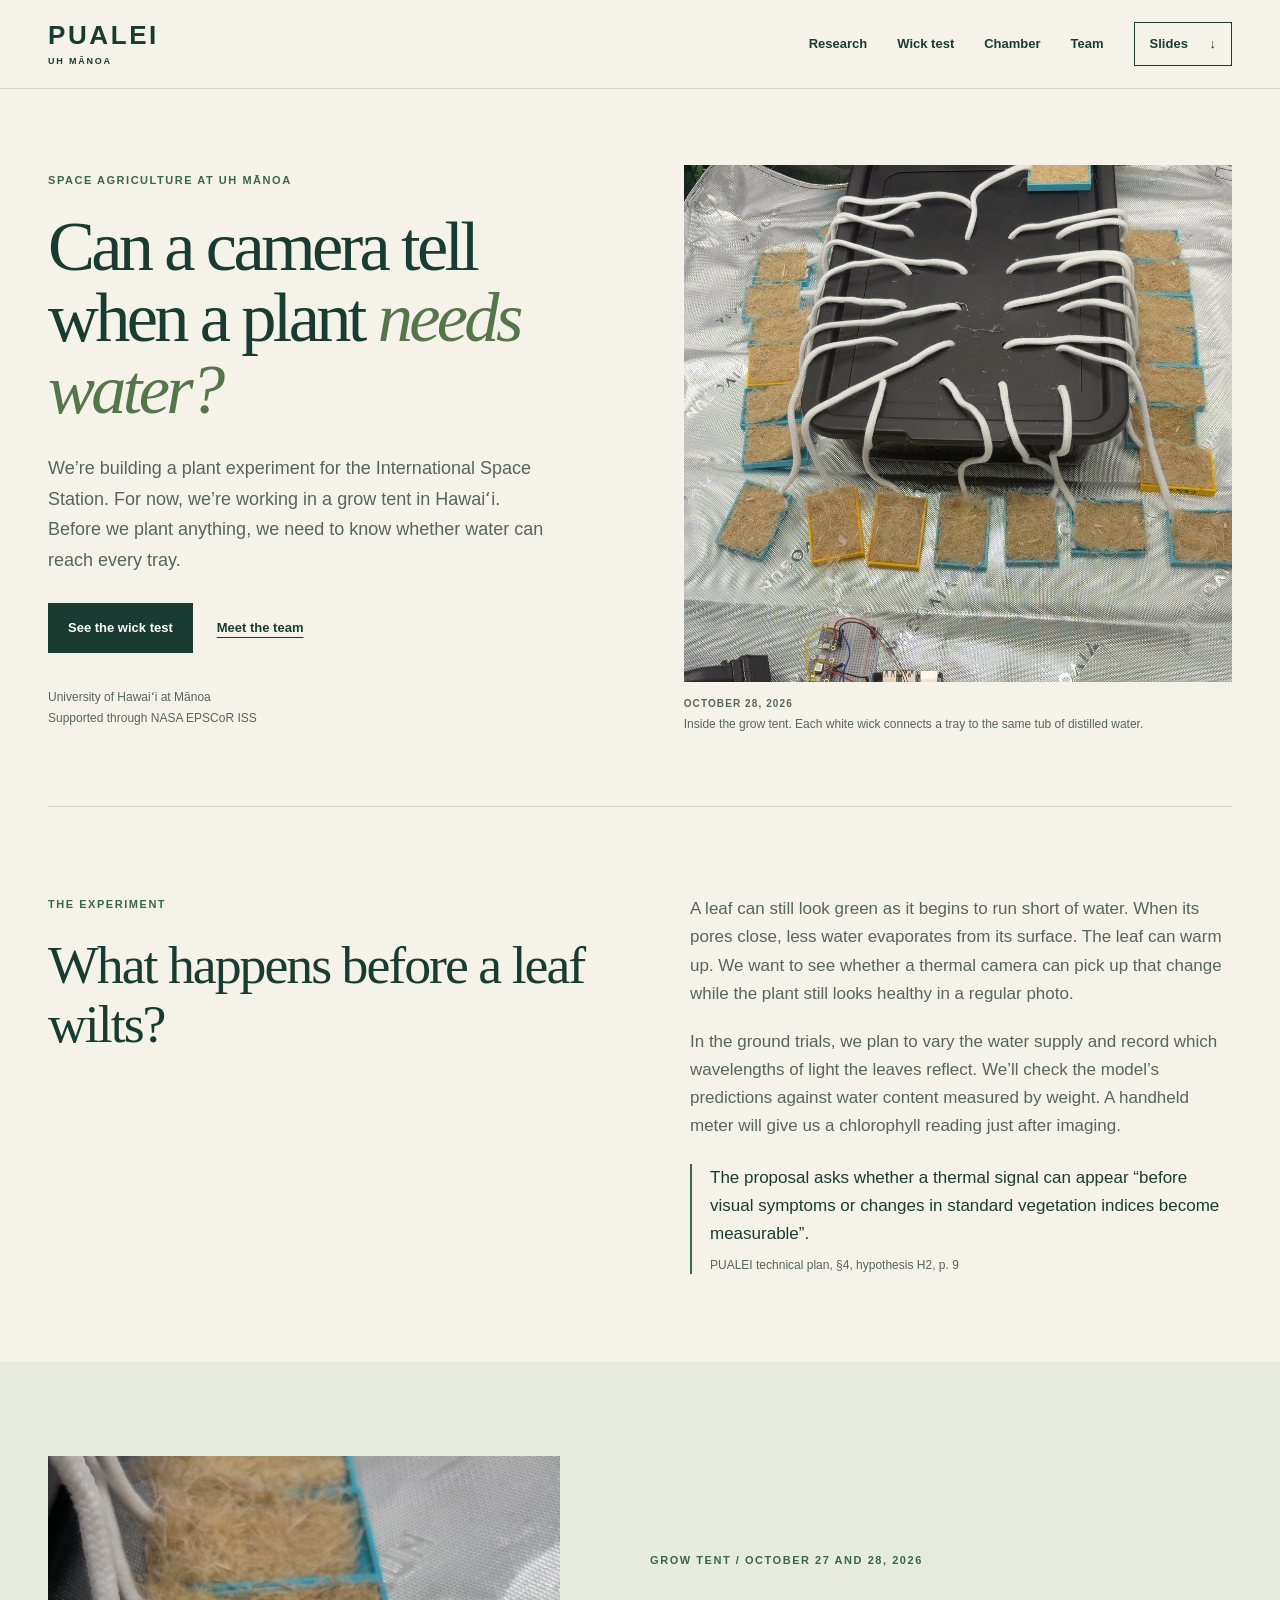
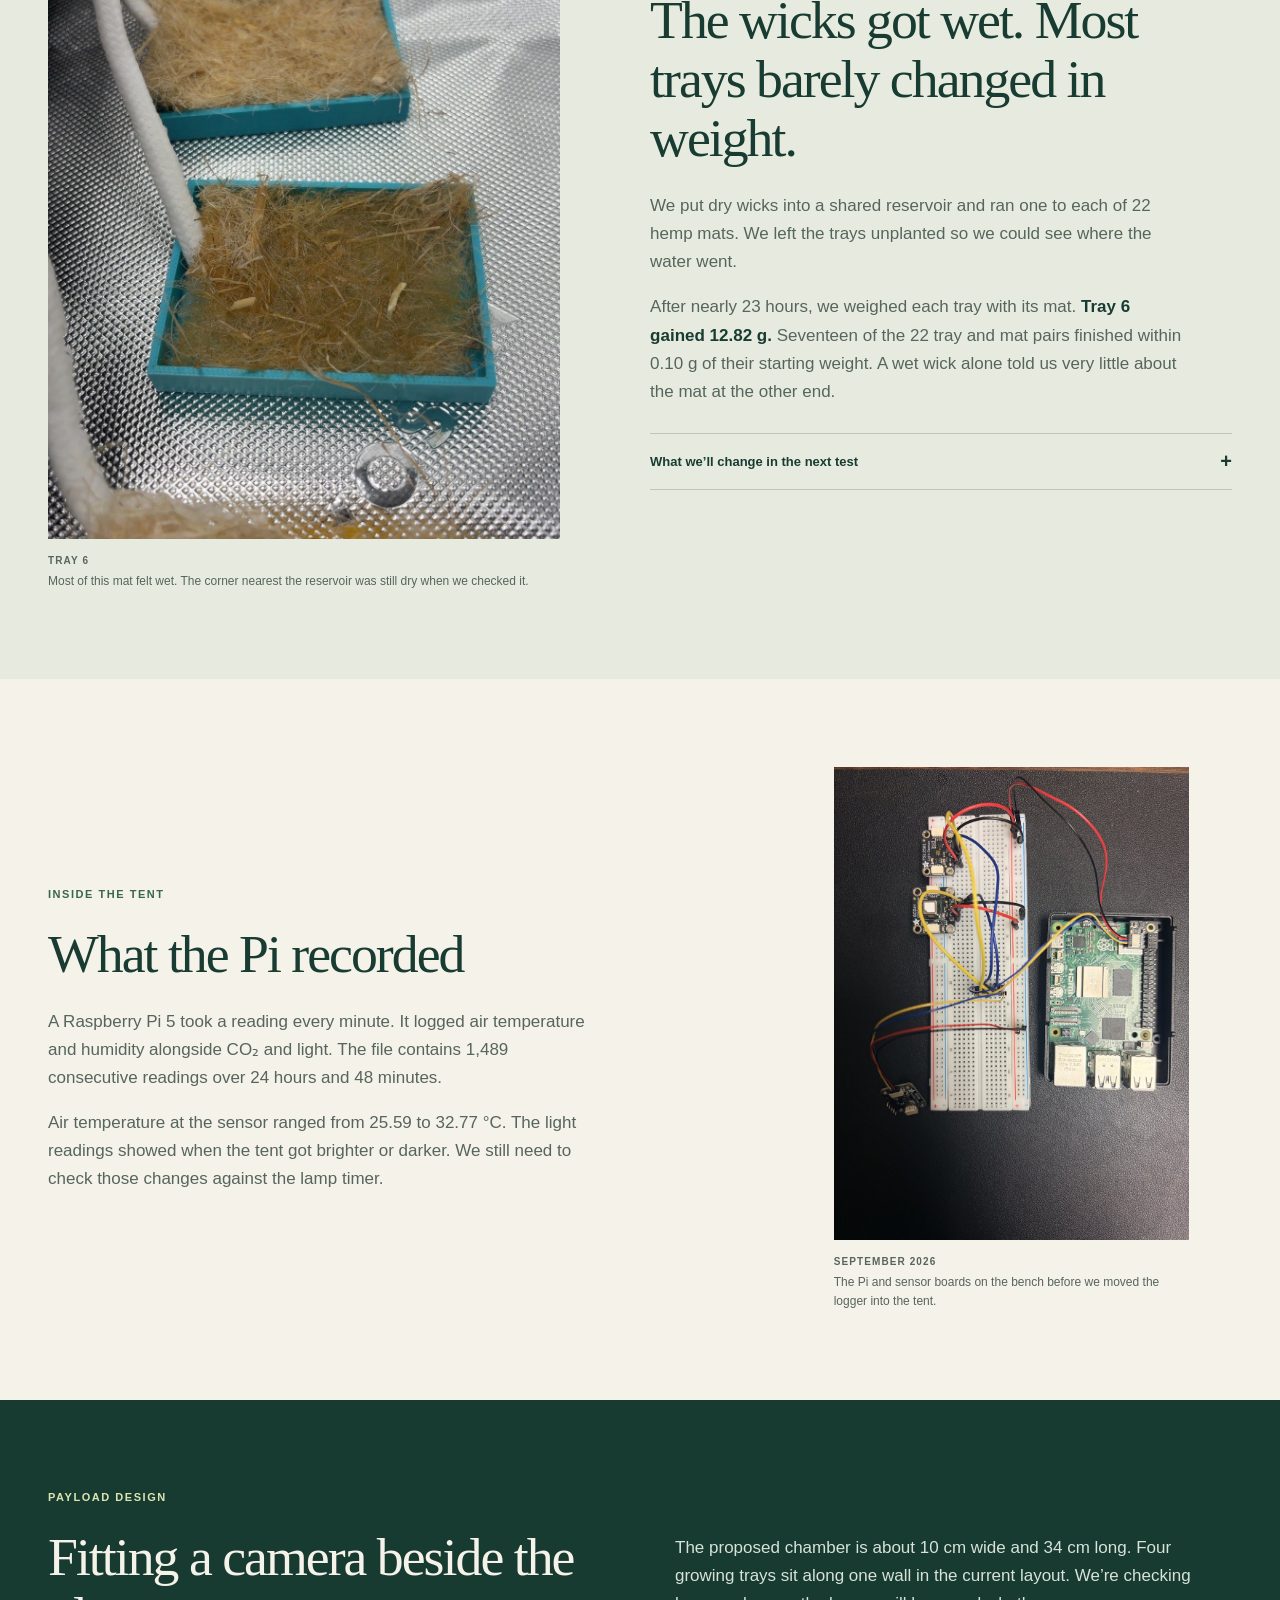
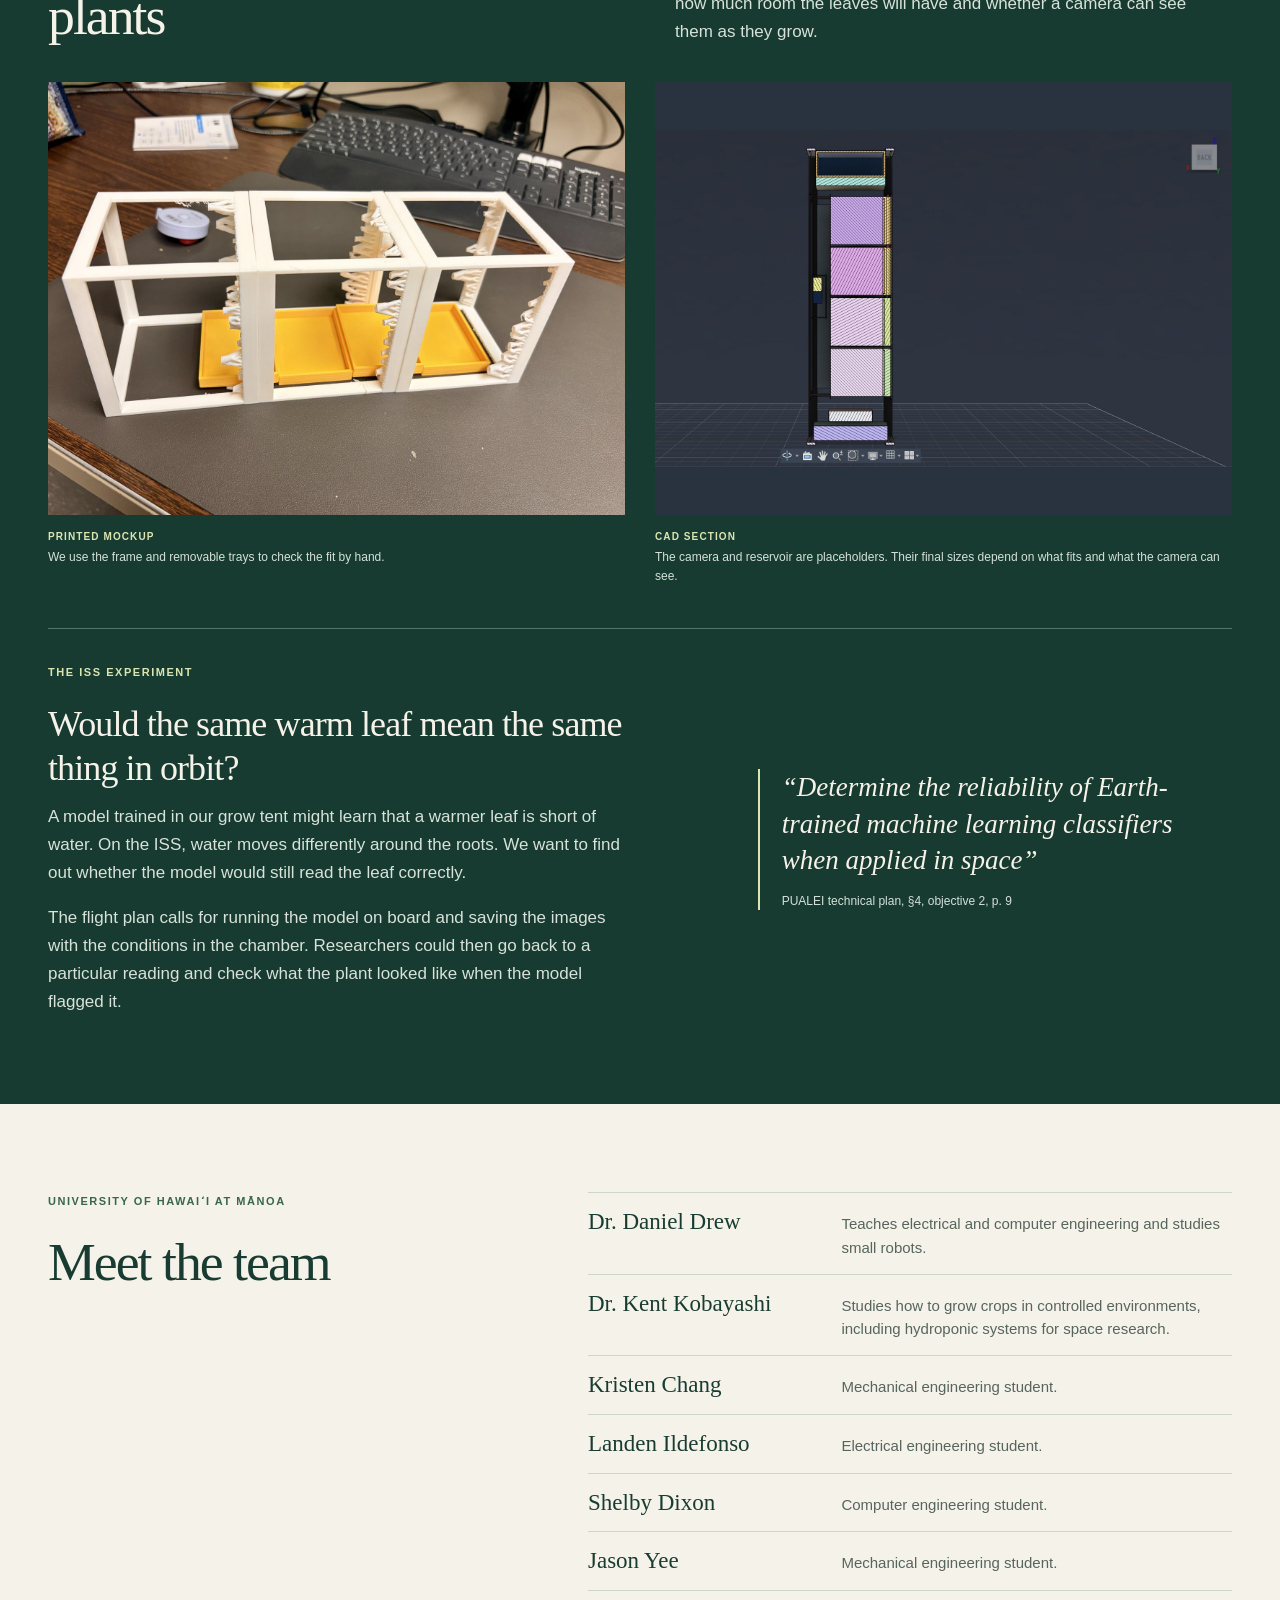
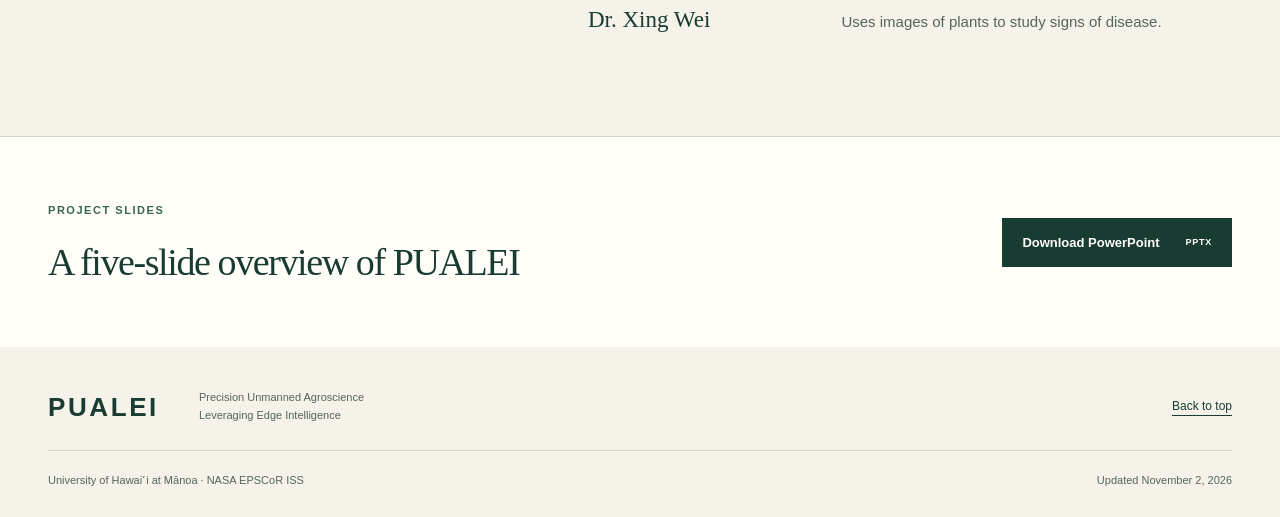
==== pualei/index.html @ cf25d230 "Add files via upload" ====
<!doctype html>
<html lang="en">
<head>
  <meta charset="utf-8">
  <meta name="viewport" content="width=device-width, initial-scale=1">
  <title>PUALEI | Plant water stress at UH Mānoa</title>
  <meta name="description" content="Inside the UH Mānoa grow tent, the PUALEI team is testing how water reaches each tray before planting a crop for its space agriculture experiment.">
  <meta name="theme-color" content="#193c32">
  <link rel="canonical" href="https://shelbydixon.github.io/pualei/">
  <meta property="og:title" content="PUALEI | Can a camera tell when a plant needs water?">
  <meta property="og:description" content="A look inside the UH Mānoa grow tent, with photos and measurements from the first wick test.">
  <meta property="og:type" content="website">
  <meta property="og:url" content="https://shelbydixon.github.io/pualei/">
  <meta property="og:image" content="https://shelbydixon.github.io/pualei/assets/wick-trial.jpg">
  <meta property="og:image:alt" content="White wicks run from a shared reservoir to hemp mats in the grow tent.">
  <meta name="twitter:card" content="summary_large_image">
  <link rel="icon" href="data:,">
  <link rel="stylesheet" href="styles.css">
</head>
<body id="top">
  <a class="skip" href="#main">Skip to content</a>
  <header class="header">
    <nav class="wrap navigation" aria-label="Primary navigation">
      <a class="wordmark" href="#top">PUALEI<span>UH MĀNOA</span></a>
      <div class="nav-links">
        <a href="#research">Research</a><a href="#ground">Wick test</a><a href="#concept">Chamber</a><a href="#team">Team</a><a class="nav-download" href="#overview">Slides <span aria-hidden="true">↓</span></a>
      </div>
    </nav>
  </header>
  <main id="main">
    <section class="hero wrap" aria-labelledby="hero-title">
      <div class="hero-copy">
        <p class="eyebrow">Space agriculture at UH Mānoa</p>
        <h1 id="hero-title">Can a camera tell when a plant <em>needs water?</em></h1>
        <p class="lede">We’re building a plant experiment for the International Space Station. For now, we’re working in a grow tent in Hawaiʻi. Before we plant anything, we need to know whether water can reach every tray.</p>
        <div class="actions"><a class="button" href="#ground">See the wick test</a><a class="quiet-link" href="#team">Meet the team</a></div>
        <p class="support">University of Hawaiʻi at Mānoa<br>Supported through NASA EPSCoR ISS</p>
      </div>
      <figure class="hero-figure">
        <a href="assets/wick-trial.jpg" aria-label="Open the full wick test photo"><img src="assets/wick-trial.jpg" alt="Hemp mats in blue trays surround a black reservoir. White wicks lead from the lid to the mats." width="1080" height="1440" fetchpriority="high"></a>
        <figcaption><span class="fig-id">October 28, 2026</span>Inside the grow tent. Each white wick connects a tray to the same tub of distilled water.</figcaption>
      </figure>
    </section>
    <section class="section wrap research" id="research" aria-labelledby="research-title">
      <div><p class="eyebrow">The experiment</p><h2 id="research-title">What happens before a leaf wilts?</h2></div>
      <div class="research-copy">
        <p>A leaf can still look green as it begins to run short of water. When its pores close, less water evaporates from its surface. The leaf can warm up. We want to see whether a thermal camera can pick up that change while the plant still looks healthy in a regular photo.</p>
        <p>In the ground trials, we plan to vary the water supply and record which wavelengths of light the leaves reflect. We’ll check the model’s predictions against water content measured by weight. A handheld meter will give us a chlorophyll reading just after imaging.</p>
        <aside class="proposal-note" aria-label="Excerpt from the PUALEI proposal">
          <p>The proposal asks whether a thermal signal can appear <q>before visual symptoms or changes in standard vegetation indices become measurable</q>.</p>
          <p class="proposal-credit">PUALEI technical plan, §4, hypothesis H2, p. 9</p>
        </aside>
      </div>
    </section>
    <section class="ground-section" id="ground" aria-labelledby="ground-title">
      <div class="wrap ground-grid">
        <figure class="ground-photo">
          <a href="assets/tray-6.jpg" aria-label="Open the full Tray 6 photo"><img src="assets/tray-6.jpg" alt="Tray 6 in the foreground, with a white wick resting against the hemp mat." width="1080" height="1440" loading="lazy"></a>
          <figcaption><span class="fig-id">Tray 6</span>Most of this mat felt wet. The corner nearest the reservoir was still dry when we checked it.</figcaption>
        </figure>
        <div>
          <p class="eyebrow">Grow tent / October 27 and 28, 2026</p>
          <h2 id="ground-title">The wicks got wet. Most trays barely changed in weight.</h2>
          <p>We put dry wicks into a shared reservoir and ran one to each of 22 hemp mats. We left the trays unplanted so we could see where the water went.</p>
          <p>After nearly 23 hours, we weighed each tray with its mat. <strong>Tray 6 gained 12.82 g.</strong> Seventeen of the 22 tray and mat pairs finished within 0.10 g of their starting weight. A wet wick alone told us very little about the mat at the other end.</p>
          <details><summary>What we’ll change in the next test <span aria-hidden="true">+</span></summary><div class="detail-copy"><p>We’ll wet the mats and wicks before we start. We’ll keep the reservoir at a set height and record where each wick touches its mat. Weighing the wicks separately will tell us how much water they hold when we take the setup apart.</p></div></details>
        </div>
      </div>
    </section>
    <section class="section wrap notebook" aria-labelledby="sensor-title">
      <div><p class="eyebrow">Inside the tent</p><h2 id="sensor-title">What the Pi recorded</h2>
        <p>A Raspberry Pi 5 took a reading every minute. It logged air temperature and humidity alongside CO₂ and light. The file contains 1,489 consecutive readings over 24 hours and 48 minutes.</p>
        <p>Air temperature at the sensor ranged from 25.59 to 32.77 °C. The light readings showed when the tent got brighter or darker. We still need to check those changes against the lamp timer.</p>
      </div>
      <figure class="sensor-photo">
        <a href="assets/pi-bench.jpg" aria-label="Open the Pi bench photo"><img src="assets/pi-bench.jpg" alt="A Raspberry Pi wired to sensor boards on a white breadboard during an early bench test." width="975" height="1300" loading="lazy"></a>
        <figcaption><span class="fig-id">September 2026</span>The Pi and sensor boards on the bench before we moved the logger into the tent.</figcaption>
      </figure>
    </section>
    <section class="concept-section" id="concept" aria-labelledby="concept-title">
      <div class="wrap">
        <div class="chamber-intro"><div><p class="eyebrow">Payload design</p><h2 id="concept-title">Fitting a camera beside the plants</h2></div>
          <p>The proposed chamber is about 10 cm wide and 34 cm long. Four growing trays sit along one wall in the current layout. We’re checking how much room the leaves will have and whether a camera can see them as they grow.</p></div>
        <div class="chamber-photos">
          <figure><a href="assets/enclosure-mockup.jpg" aria-label="Open the printed enclosure photo"><img src="assets/enclosure-mockup.jpg" alt="A white printed frame holds yellow trays on the workbench." width="1600" height="1200" loading="lazy"></a><figcaption><span class="fig-id">Printed mockup</span>We use the frame and removable trays to check the fit by hand.</figcaption></figure>
          <figure><a href="assets/preliminary-cad.jpg" aria-label="Open the preliminary CAD drawing"><img src="assets/preliminary-cad.jpg" alt="Side view of the preliminary chamber layout, with space for four growing trays along one wall." width="1600" height="934" loading="lazy"></a><figcaption><span class="fig-id">CAD section</span>The camera and reservoir are placeholders. Their final sizes depend on what fits and what the camera can see.</figcaption></figure>
        </div>
        <div class="flight-question">
          <div><p class="eyebrow">The ISS experiment</p><h3>Would the same warm leaf mean the same thing in orbit?</h3>
            <p>A model trained in our grow tent might learn that a warmer leaf is short of water. On the ISS, water moves differently around the roots. We want to find out whether the model would still read the leaf correctly.</p>
            <p>The flight plan calls for running the model on board and saving the images with the conditions in the chamber. Researchers could then go back to a particular reading and check what the plant looked like when the model flagged it.</p>
          </div>
          <figure class="proposal-quote">
            <blockquote>“Determine the reliability of Earth-trained machine learning classifiers when applied in space”</blockquote>
            <figcaption>PUALEI technical plan, §4, objective 2, p. 9</figcaption>
          </figure>
        </div>
      </div>
    </section>
    <section class="section wrap team-section" id="team" aria-labelledby="team-title">
      <div class="team-intro"><p class="eyebrow">University of Hawaiʻi at Mānoa</p><h2 id="team-title">Meet the team</h2></div>
      <dl class="roster">
        <div><dt>Dr. Daniel Drew</dt><dd>Teaches electrical and computer engineering and studies small robots.</dd></div>
        <div><dt>Dr. Kent Kobayashi</dt><dd>Studies how to grow crops in controlled environments, including hydroponic systems for space research.</dd></div>
        <div><dt>Kristen Chang</dt><dd>Mechanical engineering student.</dd></div>
        <div><dt>Landen Ildefonso</dt><dd>Electrical engineering student.</dd></div>
        <div><dt>Shelby Dixon</dt><dd>Computer engineering student.</dd></div>
        <div><dt>Jason Yee</dt><dd>Mechanical engineering student.</dd></div>
        <div><dt>Dr. Xing Wei</dt><dd>Uses images of plants to study signs of disease.</dd></div>
      </dl>
    </section>
    <section class="overview-section" id="overview" aria-labelledby="overview-title"><div class="wrap slides-row">
      <div><p class="eyebrow">Project slides</p><h2 id="overview-title">A five-slide overview of PUALEI</h2></div>
      <a class="button" href="assets/PUALEI_Project_Overview.pptx" download="PUALEI_Project_Overview.pptx">Download PowerPoint <span class="file-type">PPTX</span></a>
    </div></section>
  </main>
  <footer class="footer"><div class="wrap footer-top"><a class="wordmark" href="#top">PUALEI</a><p>Precision Unmanned Agroscience<br>Leveraging Edge Intelligence</p><a href="#top">Back to top</a></div>
    <div class="wrap footer-bottom"><p>University of Hawaiʻi at Mānoa · NASA EPSCoR ISS</p><span>Updated <time datetime="2026-11-02">November 2, 2026</time></span></div>
  </footer>
</body>
</html>
---- pualei/styles.css ----
:root{--paper:#f5f2e9;--white:#fffef9;--ink:#193c32;--muted:#56655d;--line:#d0d5c9;--green:#38674b;--lime:#dbe5b2;--dark:#183b31;--max:1200px}
*{box-sizing:border-box}html{scroll-behavior:smooth;scroll-padding-top:95px}body{margin:0;background:var(--paper);color:var(--ink);font-family:Arial,Helvetica,sans-serif;font-size:17px;line-height:1.65}a{color:inherit;text-underline-offset:5px}a:hover{color:var(--green)}:focus-visible{outline:3px solid #ad7c19;outline-offset:5px}::selection{background:var(--lime);color:var(--ink)}.wrap{width:min(calc(100% - 96px),var(--max));margin-inline:auto}.skip{position:absolute;top:-100px;left:20px;z-index:20;background:var(--white);padding:15px}.skip:focus{top:10px}.header{background:var(--paper);border-bottom:1px solid var(--line);position:sticky;top:0;z-index:10}.navigation{min-height:88px;display:flex;justify-content:space-between;align-items:center;gap:28px}.wordmark{font-weight:800;letter-spacing:.1em;font-size:26px;text-decoration:none;line-height:1.1}.wordmark span{display:block;font-size:9px;letter-spacing:.2em;margin-top:7px}.nav-links{display:flex;align-items:center;gap:30px;font-size:13px;font-weight:600}.nav-links a{text-decoration:none}.nav-links a:hover{text-decoration:underline}.nav-download{border:1px solid var(--ink);padding:10px 15px}.nav-download span{margin-left:18px}.hero{display:grid;grid-template-columns:1.05fr 1fr;gap:60px;align-items:center;padding-top:76px;padding-bottom:72px}.eyebrow{font-size:11px;font-weight:700;letter-spacing:.14em;text-transform:uppercase;margin:0 0 22px;color:var(--green)}h1,h2,h3,p{margin-top:0}h1,h2,h3{font-family:Georgia,'Times New Roman',serif;font-weight:400}h1{font-size:clamp(52px,5.5vw,76px);line-height:1.02;letter-spacing:-.052em;margin-bottom:27px}h1 em{font-weight:400;color:#56754b}h2{font-size:clamp(38px,4.2vw,55px);line-height:1.1;letter-spacing:-.037em;margin-bottom:24px}h3{font-size:25px;line-height:1.22;letter-spacing:-.025em;margin-bottom:12px}.lede{max-width:510px;font-size:18px;line-height:1.7;color:var(--muted)}.actions{display:flex;align-items:center;gap:24px;flex-wrap:wrap;margin-top:28px}.button{background:var(--ink);color:var(--white);padding:14px 20px;min-height:48px;font-size:13px;text-decoration:none;font-weight:700;display:inline-flex;align-items:center;gap:26px}.button:hover{background:var(--green);color:white}.quiet-link{font-size:13px;font-weight:600}.support{font-size:12px;color:var(--muted);line-height:1.75;margin:34px 0 0}figure{margin:0}.hero-figure{position:relative}.hero-figure img{display:block;width:100%;height:auto;aspect-ratio:1/1.04;object-fit:cover;object-position:52% 50%}.photo-label{font-size:10px;letter-spacing:.12em;text-transform:uppercase;position:absolute;top:20px;left:20px;padding:7px 12px;background:var(--paper);color:var(--ink)}figcaption{font-size:12px;line-height:1.6;margin-top:14px;color:var(--muted)}figcaption strong{font-weight:600}.status-strip{border-block:1px solid var(--line)}.status-inner{display:flex;justify-content:space-between;gap:20px;padding-block:17px;font-size:11px;letter-spacing:.025em}.status-inner i{display:inline-block;width:7px;height:7px;border-radius:50%;background:var(--green);margin-right:9px}.status-inner time{margin-left:20px;color:var(--muted)}.section{padding-block:88px}.research{display:grid;grid-template-columns:1fr 1fr;column-gap:100px}.research-copy{padding-top:38px;color:var(--muted)}.research-copy p{margin-bottom:20px}.research-pair{grid-column:1/-1;display:grid;grid-template-columns:1fr 1fr;gap:80px;border-top:1px solid var(--line);margin-top:24px;padding-top:32px}.research-pair article{position:relative;padding-left:50px}.small-number{position:absolute;left:0;top:1px;font-size:13px;color:var(--green);font-family:Georgia,serif}.research-pair p{font-size:15px;color:var(--muted);max-width:440px;margin:0}.research-note{grid-column:1/-1;font-size:12px;color:var(--muted);margin:32px 0 0;padding-top:20px;border-top:1px solid var(--line)}.ground-section{background:#e7ebdf;padding-block:88px}.ground-grid{display:grid;grid-template-columns:.88fr 1fr;gap:90px;align-items:start}.ground-photo img{width:100%;height:auto;display:block;aspect-ratio:3/4;object-fit:cover}.ground-photo{padding-top:6px}.section-lede{font-size:18px;color:var(--muted);max-width:520px}.work-list{margin-top:30px}.work-list article{border-top:1px solid #bdc7b5;padding:23px 0 18px}.work-status{font-size:10px;font-weight:700;text-transform:uppercase;letter-spacing:.09em;margin-bottom:7px;color:var(--green)}.work-list h3{font-size:23px;margin-bottom:8px}.work-list p:not(.work-status){font-size:14px;color:var(--muted);margin-bottom:0}details{border-block:1px solid #bdc7b5}summary{cursor:pointer;font-size:13px;font-weight:600;padding:17px 0;list-style:none;display:flex;justify-content:space-between;gap:12px}summary::-webkit-details-marker{display:none}summary span{font-size:20px;line-height:1}details[open] summary span{transform:rotate(45deg)}.detail-copy{font-size:14px;color:var(--muted);padding:0 0 8px}.concept-section{padding-block:88px;background:var(--dark);color:var(--paper)}.concept-grid{display:grid;grid-template-columns:1fr .95fr;gap:80px;align-items:center}.concept-section .eyebrow{color:var(--lime)}.concept-section .section-lede{color:#c7d3c9}.concept-facts{margin:28px 0 0}.concept-facts>div{border-top:1px solid #547266;padding:16px 0;display:grid;grid-template-columns:130px 1fr;gap:20px}.concept-facts dt{font-size:11px;color:#c7d3c9}.concept-facts dd{margin:0;font-size:14px}.cad-figure{padding:24px 24px 20px;background:#294338}.cad-figure a{display:block;background:#2c3441}.cad-figure img{display:block;width:100%;height:auto;aspect-ratio:.95;object-fit:cover;object-position:27% 50%}.cad-figure figcaption{color:#d0dbd1;font-size:12px}.team-section{display:grid;grid-template-columns:.8fr 1fr;gap:100px}.team-intro p:last-child{color:var(--muted);max-width:370px}.team-list{display:grid;grid-template-columns:1fr 1fr;gap:32px 35px}.team-list>div{border-top:1px solid var(--line);padding-top:20px}.role{color:var(--green);font-size:10px;font-weight:700;letter-spacing:.08em;text-transform:uppercase;margin:0 0 12px}.team-list h3{font-size:24px}.team-list p:last-child:not(.role){color:var(--muted);font-size:13px;line-height:1.6}.overview-section{border-top:1px solid var(--line);background:var(--white);padding-block:64px}.overview-grid{display:grid;grid-template-columns:1.1fr .7fr;gap:110px;align-items:center}.overview-grid h2{font-size:42px;max-width:520px}.overview-grid>div>p:not(.eyebrow){font-size:15px;color:var(--muted);max-width:460px}.file-type{font-size:9px;letter-spacing:.08em}.quiet-link .file-type{margin-left:8px}.contact{border-left:1px solid var(--line);padding-left:40px}.contact>a{font-size:19px;font-family:Georgia,serif}.contact .contact-name{font-size:11px!important;margin-top:14px}.footer{padding:42px 0 28px}.footer-top{display:flex;gap:40px;align-items:center;justify-content:space-between;padding-bottom:25px;border-bottom:1px solid var(--line)}.footer-top p{font-size:11px;line-height:1.6;margin:0 auto 0 0;color:var(--muted)}.footer-top>a:last-child{font-size:12px}.footer-bottom{display:flex;justify-content:space-between;gap:30px;padding-top:20px;font-size:11px;color:var(--muted)}.footer-bottom p{margin:0}.footer-bottom a{align-self:start}
@media(min-width:1450px){.hero{gap:70px}.hero-figure img{aspect-ratio:1.08}}
@media(max-width:1050px){.wrap{width:calc(100% - 64px)}.hero{gap:32px}.hero h1{font-size:57px}.research{column-gap:50px}.ground-grid,.concept-grid{gap:48px}.team-section,.overview-grid{gap:60px}.actions{gap:17px}.hero-figure img{aspect-ratio:.85}.nav-links{gap:20px}}
@media(max-width:760px){html{scroll-padding-top:120px}.wrap{width:calc(100% - 40px)}.navigation{min-height:98px;gap:12px;align-items:center;flex-wrap:wrap;padding-block:15px}.wordmark{font-size:23px}.wordmark span{font-size:8px}.nav-links{gap:19px;font-size:11px}.nav-download{padding:7px 10px}.nav-download span{margin-left:6px}.hero{grid-template-columns:1fr;padding-top:42px;padding-bottom:38px;gap:34px}.hero h1{font-size:clamp(49px,9.8vw,68px);max-width:620px}.hero .lede{max-width:600px;font-size:17px}.support{margin-top:24px}.hero-figure img{aspect-ratio:4/3}.photo-label{top:14px;left:14px}.status-inner{flex-direction:column;gap:5px;padding-block:13px}.status-inner time{margin-left:12px}.section,.ground-section,.concept-section{padding-block:55px}.research,.ground-grid,.concept-grid,.team-section,.overview-grid{grid-template-columns:1fr;gap:30px}.research-copy{padding-top:0}.research-pair{gap:24px;margin-top:0}.research-pair article{padding-left:0}.small-number{position:static;display:block;margin-bottom:13px}.research-pair h3{font-size:23px}.research-note{margin-top:0}.ground-photo{order:2;max-width:500px}.ground-photo img{aspect-ratio:4/4.6;object-position:50% 70%}.concept-copy{order:0}.cad-figure{padding:18px}.cad-figure img{aspect-ratio:1.2;object-fit:cover;object-position:30% 50%}.team-intro p:last-child{max-width:520px}.team-list{gap:25px}.team-list h3{font-size:22px}.overview-section{padding-block:50px}.overview-grid h2{font-size:36px}.contact{border-left:0;border-top:1px solid var(--line);padding:25px 0 0}.footer-top{gap:20px;flex-wrap:wrap}.footer-top p{font-size:10px}.footer-top>a:last-child{width:100%;margin-top:4px}.footer-bottom{flex-direction:column;gap:14px}}
@media(max-width:420px){.navigation{align-items:flex-start}.nav-links{width:100%;justify-content:space-between;gap:8px;margin-top:7px}.header{position:relative}html{scroll-padding-top:20px}.hero h1{font-size:49px}.research-pair{grid-template-columns:1fr;gap:28px}.team-list{grid-template-columns:1fr}.concept-facts>div{grid-template-columns:105px 1fr;gap:14px}.actions{gap:20px}.button{padding:13px 17px}}
@media(prefers-reduced-motion:reduce){html{scroll-behavior:auto}}
@media print{.header,.actions,.footer,.overview-section{display:none}body{background:white;color:black}.wrap{width:100%}.hero,.section,.ground-section,.concept-section{padding:25px 0}.concept-section{background:white;color:black}.concept-section .section-lede,.concept-section .eyebrow{color:#333}.concept-facts dt{color:#333}.cad-figure{background:white}.cad-figure figcaption{color:#333}figure,article{break-inside:avoid}}

/* Field notes, photographs and project credits. */
.hero-figure img { aspect-ratio: 1.06; object-position: 50% 40%; }
.hero-figure a, .ground-photo a, .sensor-photo a, .chamber-photos a { display: block; }
.fig-id { display: block; margin-bottom: 3px; font-size: 10px; font-weight: 700; letter-spacing: .11em; text-transform: uppercase; }
.research { border-top: 1px solid var(--line); align-items: start; }
.research-copy { padding-top: 0; }
.research-copy p:last-child, .notebook p:last-of-type { margin-bottom: 0; }
.proposal-note { border-left: 2px solid var(--green); padding-left: 18px; margin-top: 24px; }
.proposal-note p:first-child { color: var(--ink); margin-bottom: 8px; }
.proposal-credit, .proposal-quote figcaption { font-size: 12px; line-height: 1.5; }
.flight-question { border-top: 1px solid #547266; padding-top: 34px; margin-top: 42px; display: grid; grid-template-columns: 1.15fr .85fr; gap: 68px; align-items: center; }
.flight-question h3 { font-size: clamp(27px, 3vw, 36px); }
.flight-question > div > p:not(.eyebrow) { color: #d7e2d9; max-width: 61ch; }
.flight-question > div > p:last-child { margin-bottom: 0; }
.proposal-quote { border-left: 2px solid var(--lime); padding-left: 22px; }
.proposal-quote blockquote { margin: 0; font: italic 27px/1.35 Georgia, serif; }
.proposal-quote figcaption { color: #d4e1d8; }
.ground-grid { align-items: center; }
.ground-grid > div > p:not(.eyebrow), .notebook > div > p:not(.eyebrow) { max-width: 57ch; color: var(--muted); }
.ground-grid strong { color: var(--ink); }
.ground-grid details { margin-top: 27px; }
.notebook { display: grid; grid-template-columns: 1.2fr .8fr; gap: 80px; align-items: center; }
.sensor-photo { width: 100%; max-width: 355px; justify-self: center; }
.sensor-photo img { display: block; width: 100%; height: auto; }
.chamber-intro { display: grid; grid-template-columns: 1fr 1fr; gap: 70px; align-items: end; }
.chamber-intro h2 { margin-bottom: 0; }
.chamber-intro > p { margin-bottom: 0; color: #d7e2d9; max-width: 57ch; }
.chamber-photos { display: grid; grid-template-columns: 1fr 1fr; gap: 30px; margin-top: 36px; }
.chamber-photos img { display: block; width: 100%; height: auto; aspect-ratio: 4/3; object-fit: contain; background: #29323f; }
.chamber-photos figcaption { color: #d4e1d8; }
.chamber-photos .fig-id { color: var(--lime); }
.team-section { grid-template-columns: .85fr 1.15fr; gap: 64px; }
.roster { margin: 0; }
.roster > div { display: grid; grid-template-columns: minmax(135px, .74fr) 1.26fr; gap: 24px; align-items: baseline; padding: 15px 0; border-top: 1px solid var(--line); }
.roster dt { font: 400 23px/1.2 Georgia, serif; }
.roster dd { margin: 0; font-size: 15px; line-height: 1.55; color: var(--muted); }
.slides-row { display: flex; gap: 32px; align-items: center; justify-content: space-between; }
.slides-row h2 { font-size: 38px; margin: 0; }
@media(max-width:760px){
  .flight-question { grid-template-columns: 1fr; gap: 24px; }
  .hero-figure img { aspect-ratio: 4/4.3; }
  .notebook, .team-section, .chamber-intro, .chamber-photos { grid-template-columns: 1fr; gap: 24px; }
  .ground-photo { max-width: 455px; }
  .sensor-photo { justify-self: start; }
  .chamber-photos { gap: 32px; }
  .chamber-photos img { max-height: 400px; }
  .slides-row { flex-direction: column; align-items: flex-start; }
  .roster > div { grid-template-columns: minmax(100px, .75fr) 1.25fr; gap: 15px; }
  .roster dt { font-size: 20px; }
}
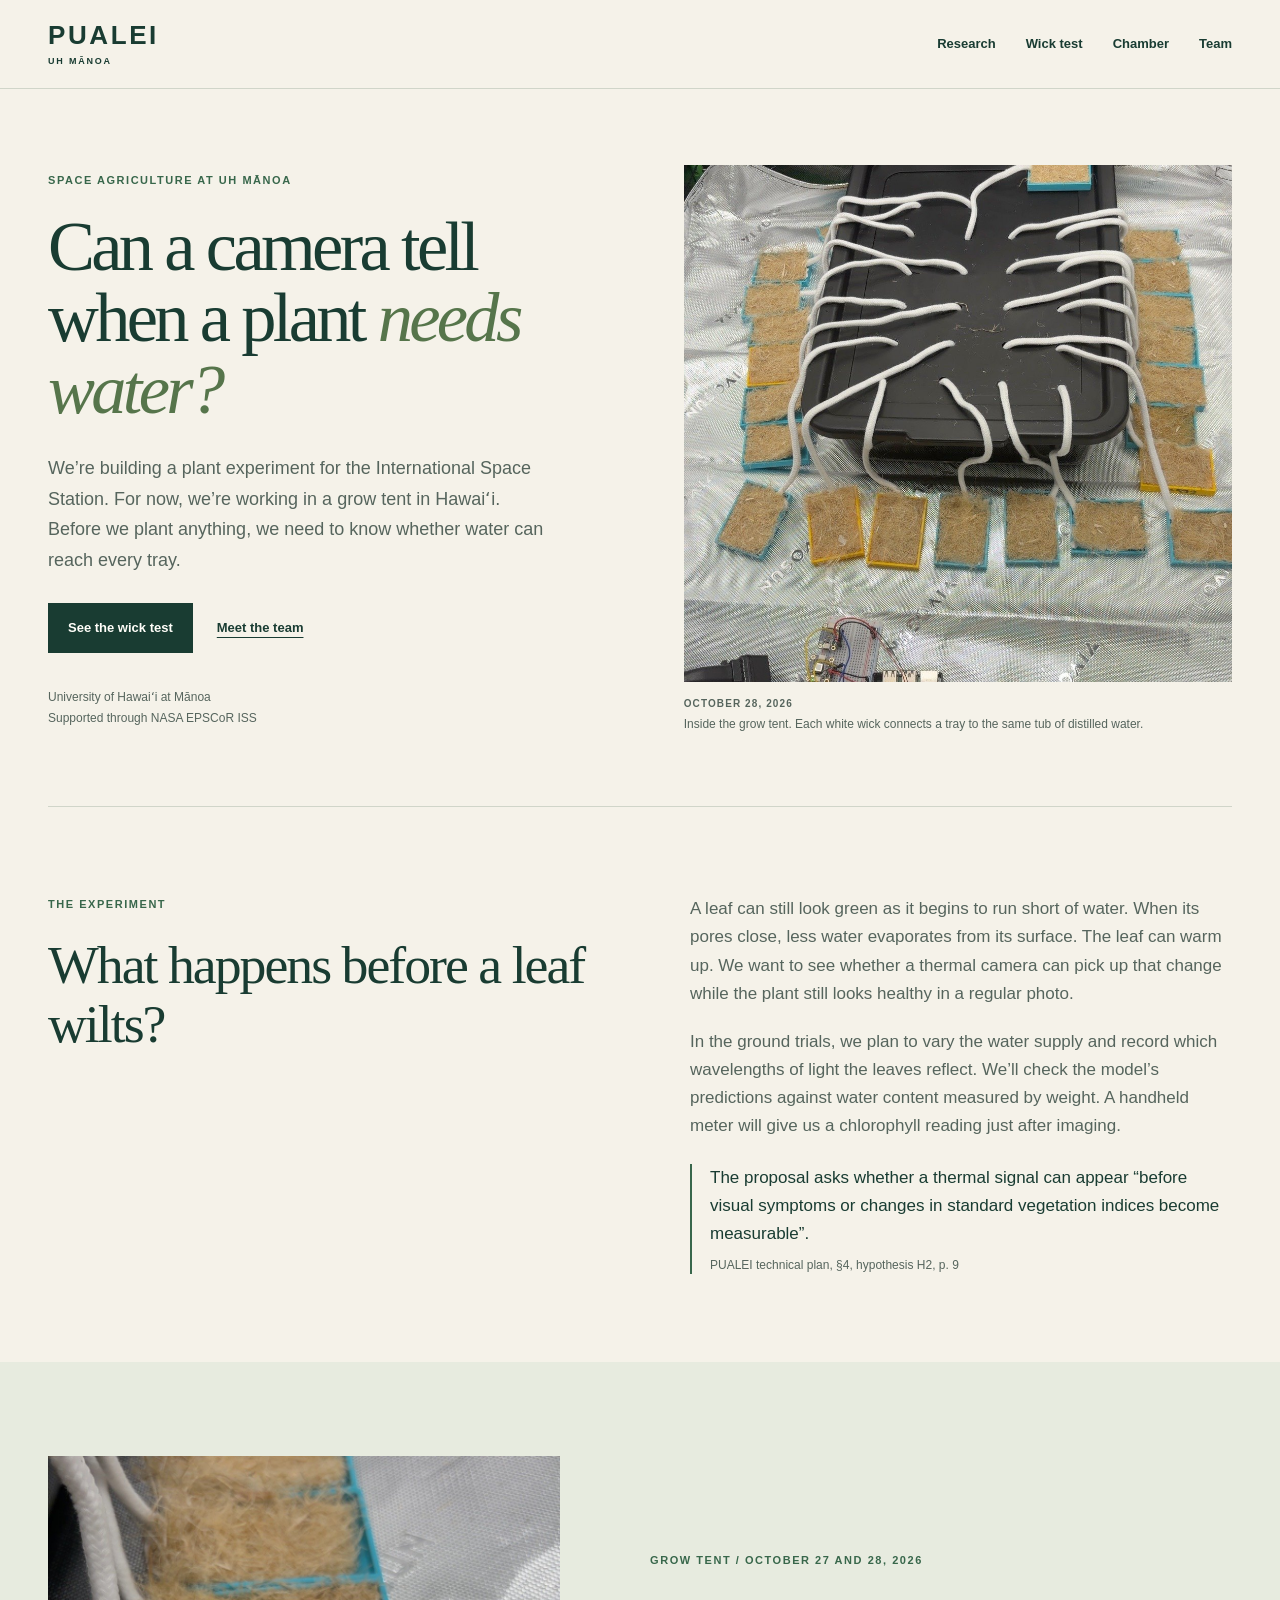
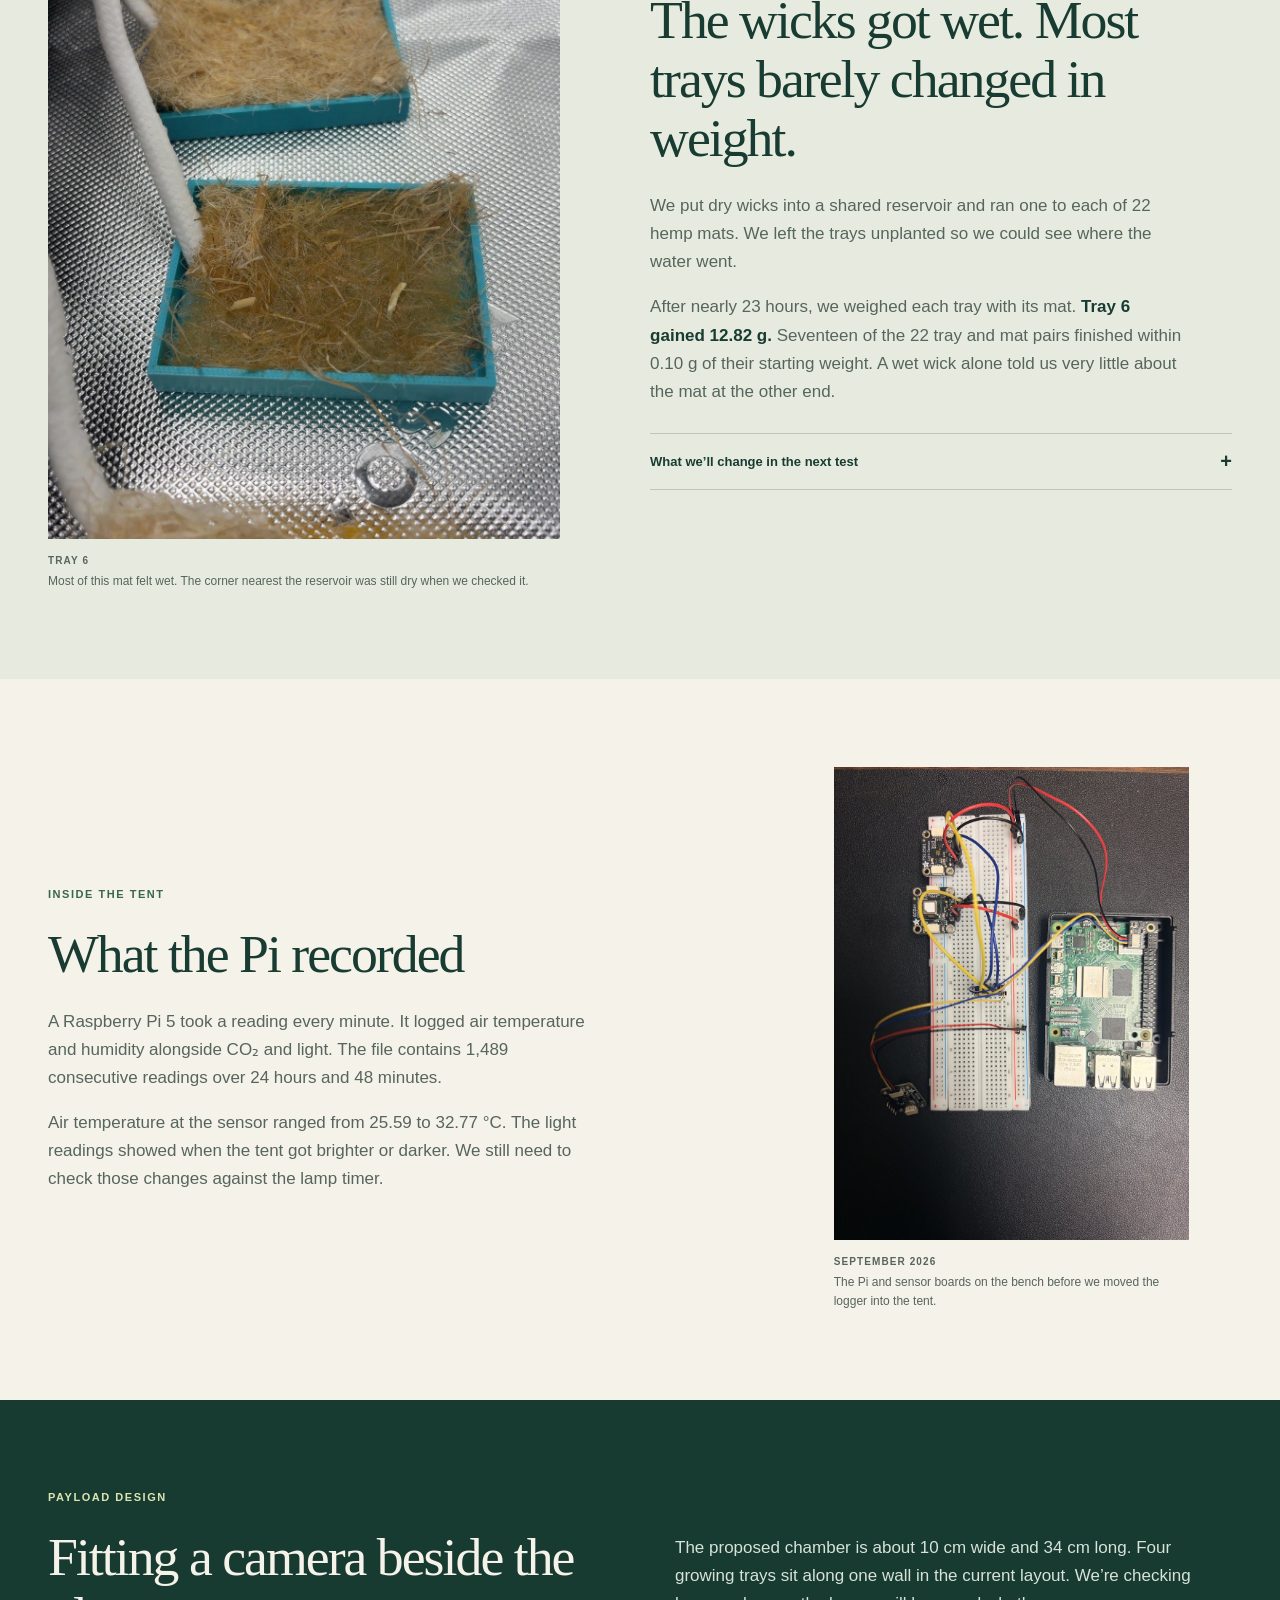
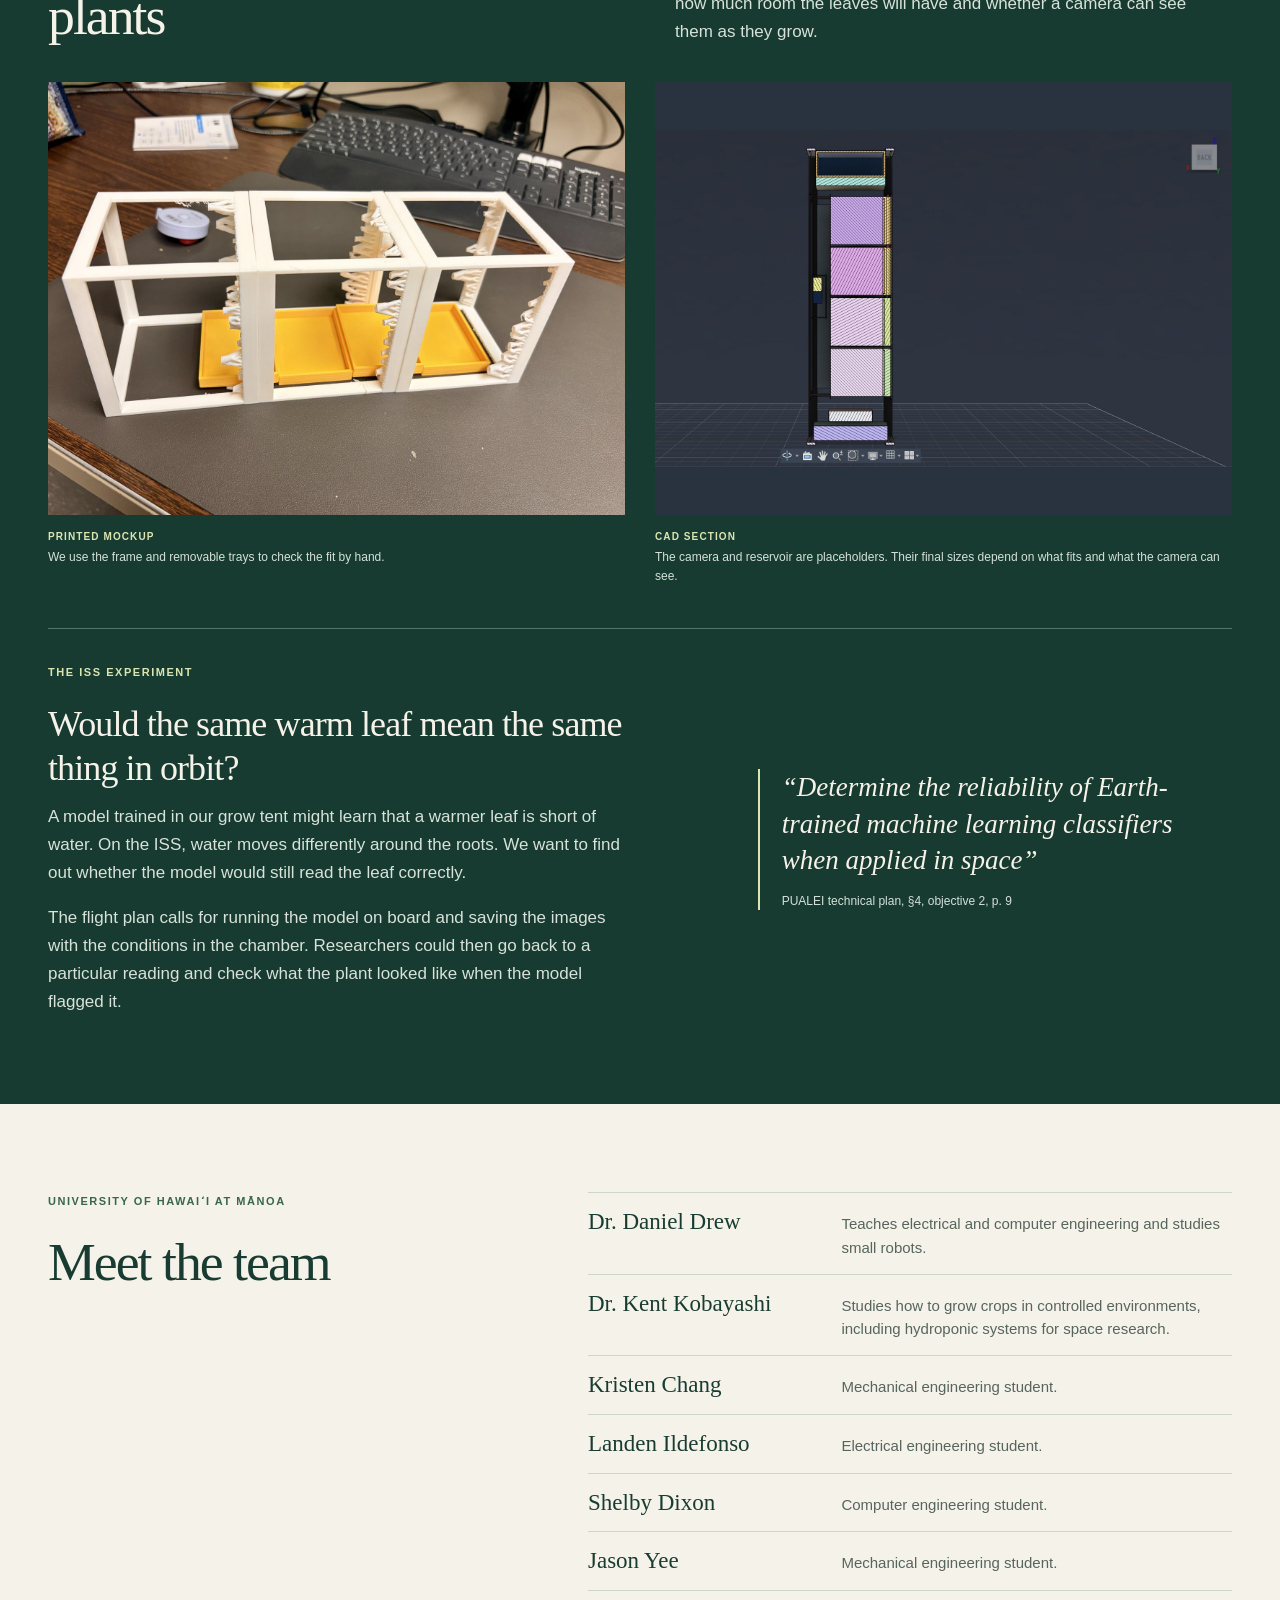
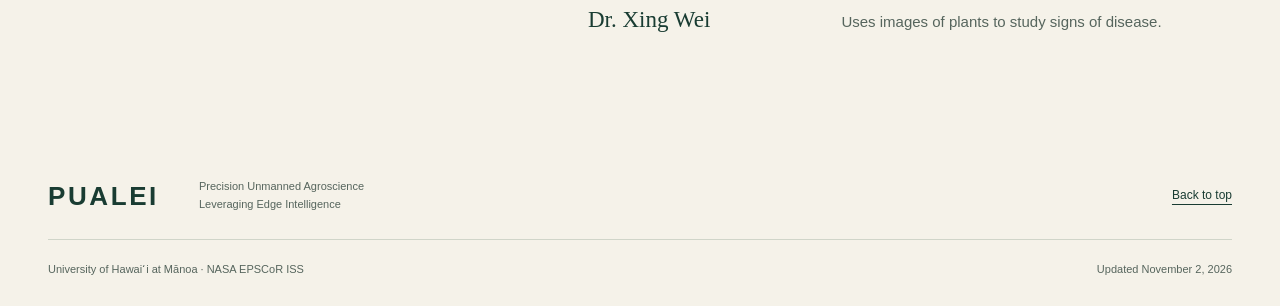
==== commit 736effcd: "Add files via upload" ====
--- a/pualei/index.html
+++ b/pualei/index.html
@@ -23,7 +23,7 @@
     <nav class="wrap navigation" aria-label="Primary navigation">
       <a class="wordmark" href="#top">PUALEI<span>UH MĀNOA</span></a>
       <div class="nav-links">
-        <a href="#research">Research</a><a href="#ground">Wick test</a><a href="#concept">Chamber</a><a href="#team">Team</a><a class="nav-download" href="#overview">Slides <span aria-hidden="true">↓</span></a>
+        <a href="#research">Research</a><a href="#ground">Wick test</a><a href="#concept">Chamber</a><a href="#team">Team</a>
       </div>
     </nav>
   </header>
@@ -109,10 +109,6 @@
         <div><dt>Dr. Xing Wei</dt><dd>Uses images of plants to study signs of disease.</dd></div>
       </dl>
     </section>
-    <section class="overview-section" id="overview" aria-labelledby="overview-title"><div class="wrap slides-row">
-      <div><p class="eyebrow">Project slides</p><h2 id="overview-title">A five-slide overview of PUALEI</h2></div>
-      <a class="button" href="assets/PUALEI_Project_Overview.pptx" download="PUALEI_Project_Overview.pptx">Download PowerPoint <span class="file-type">PPTX</span></a>
-    </div></section>
   </main>
   <footer class="footer"><div class="wrap footer-top"><a class="wordmark" href="#top">PUALEI</a><p>Precision Unmanned Agroscience<br>Leveraging Edge Intelligence</p><a href="#top">Back to top</a></div>
     <div class="wrap footer-bottom"><p>University of Hawaiʻi at Mānoa · NASA EPSCoR ISS</p><span>Updated <time datetime="2026-11-02">November 2, 2026</time></span></div>
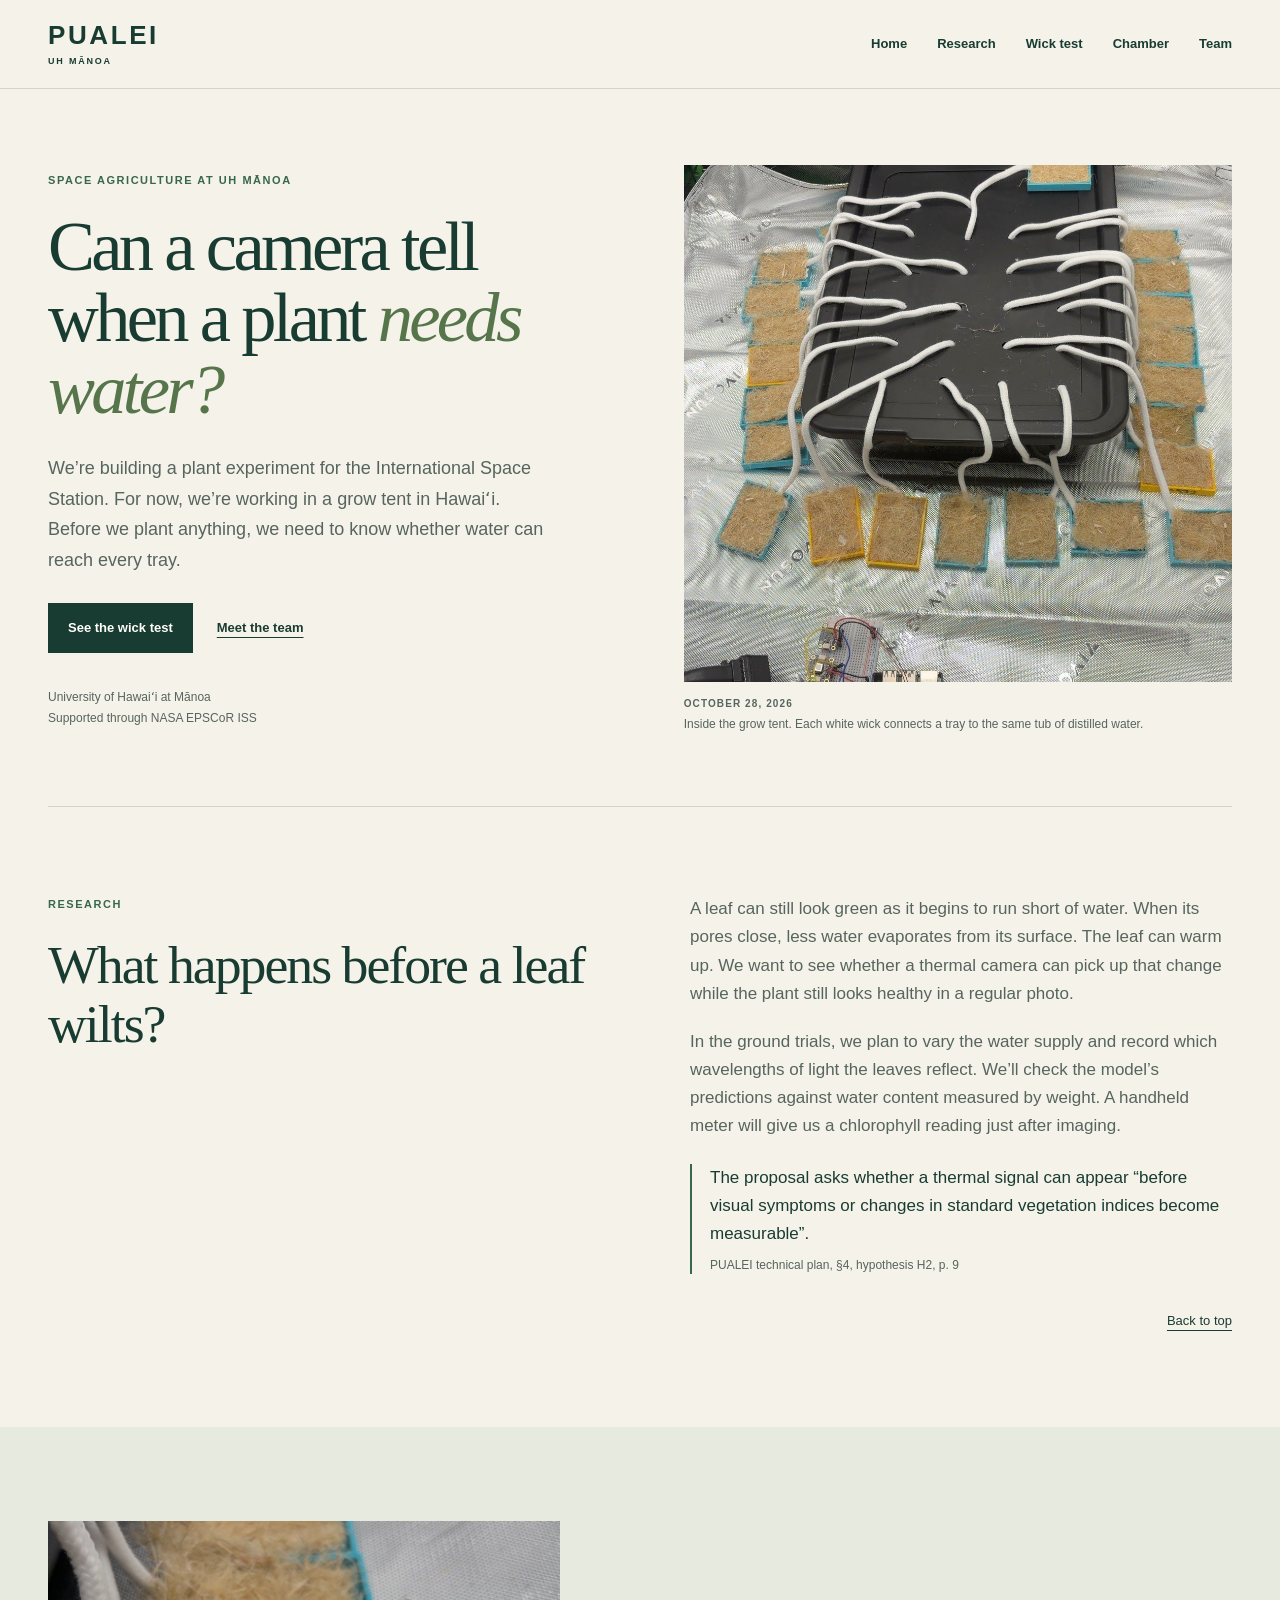
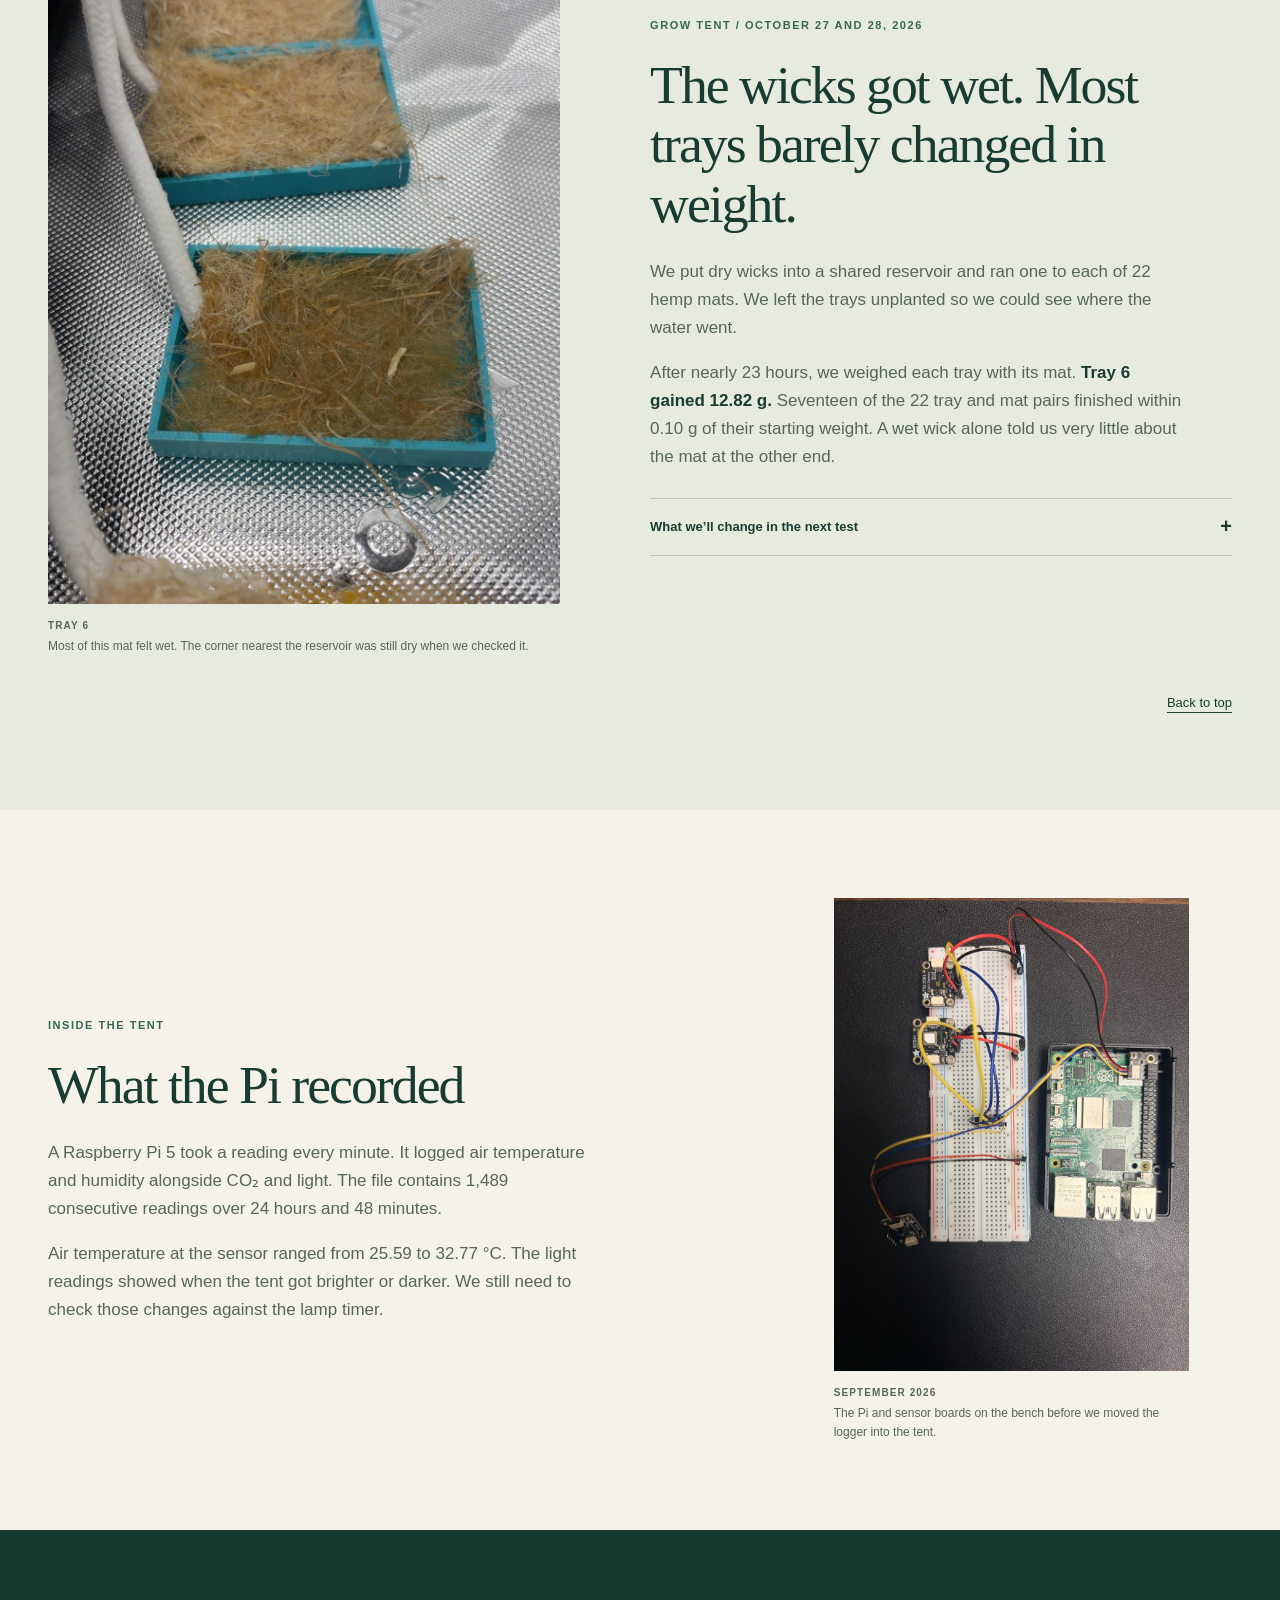
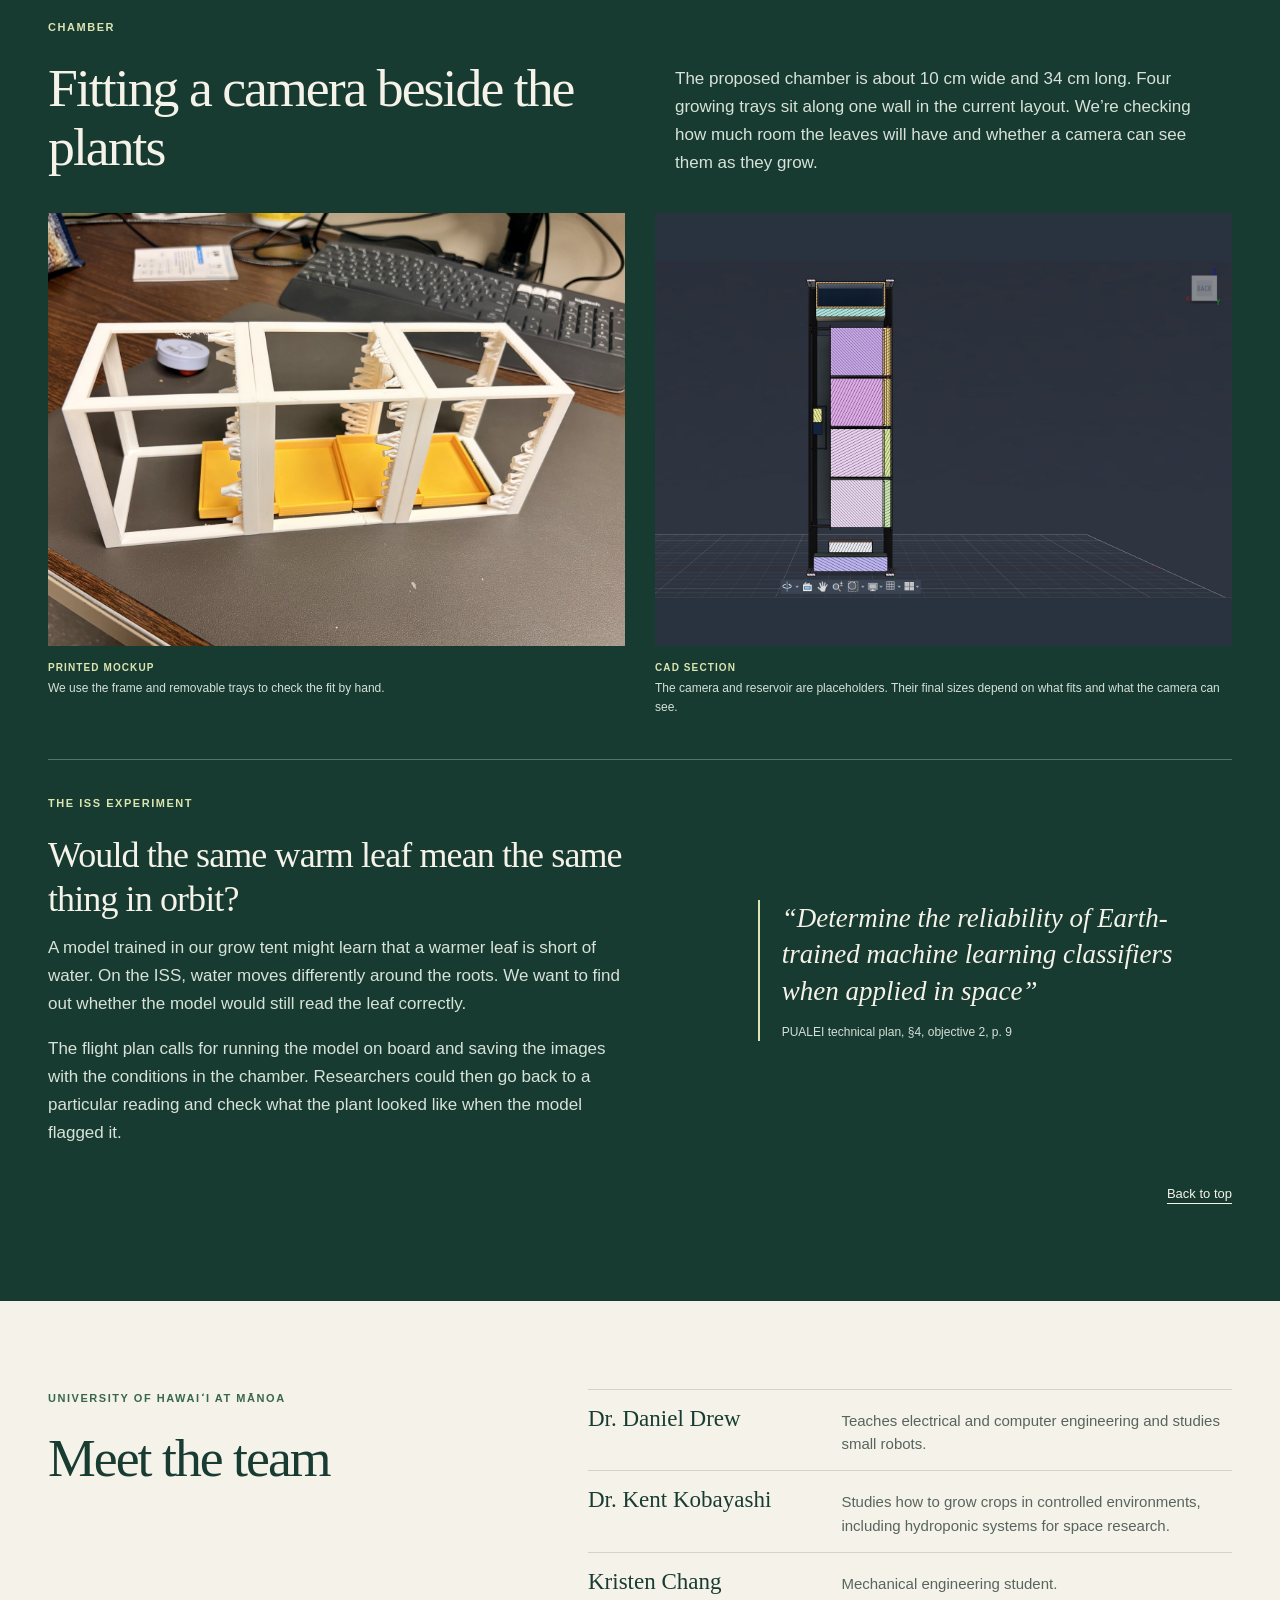
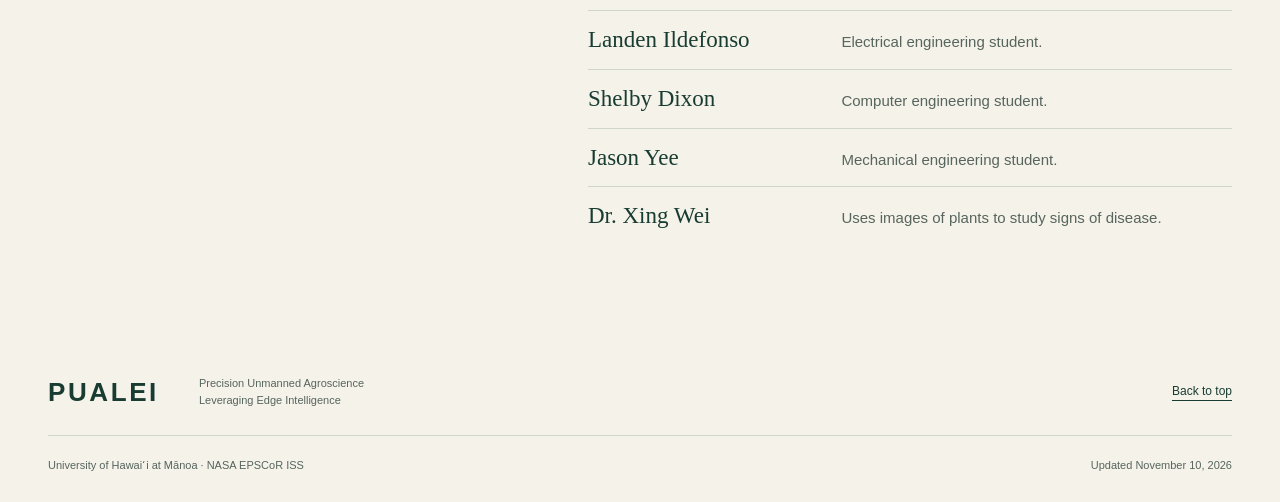
==== commit 2c26068e: "Update PUALEI navigation" ====
--- a/pualei/index.html
+++ b/pualei/index.html
@@ -23,7 +23,7 @@
     <nav class="wrap navigation" aria-label="Primary navigation">
       <a class="wordmark" href="#top">PUALEI<span>UH MĀNOA</span></a>
       <div class="nav-links">
-        <a href="#research">Research</a><a href="#ground">Wick test</a><a href="#concept">Chamber</a><a href="#team">Team</a>
+        <a href="#top">Home</a><a href="#research">Research</a><a href="#ground">Wick test</a><a href="#concept">Chamber</a><a href="#team">Team</a>
       </div>
     </nav>
   </header>
@@ -42,7 +42,7 @@
       </figure>
     </section>
     <section class="section wrap research" id="research" aria-labelledby="research-title">
-      <div><p class="eyebrow">The experiment</p><h2 id="research-title">What happens before a leaf wilts?</h2></div>
+      <div><p class="eyebrow">Research</p><h2 id="research-title">What happens before a leaf wilts?</h2></div>
       <div class="research-copy">
         <p>A leaf can still look green as it begins to run short of water. When its pores close, less water evaporates from its surface. The leaf can warm up. We want to see whether a thermal camera can pick up that change while the plant still looks healthy in a regular photo.</p>
         <p>In the ground trials, we plan to vary the water supply and record which wavelengths of light the leaves reflect. We’ll check the model’s predictions against water content measured by weight. A handheld meter will give us a chlorophyll reading just after imaging.</p>
@@ -51,6 +51,7 @@
           <p class="proposal-credit">PUALEI technical plan, §4, hypothesis H2, p. 9</p>
         </aside>
       </div>
+      <p class="section-return"><a href="#top">Back to top</a></p>
     </section>
     <section class="ground-section" id="ground" aria-labelledby="ground-title">
       <div class="wrap ground-grid">
@@ -66,6 +67,7 @@
           <details><summary>What we’ll change in the next test <span aria-hidden="true">+</span></summary><div class="detail-copy"><p>We’ll wet the mats and wicks before we start. We’ll keep the reservoir at a set height and record where each wick touches its mat. Weighing the wicks separately will tell us how much water they hold when we take the setup apart.</p></div></details>
         </div>
       </div>
+      <div class="wrap section-return"><a href="#top">Back to top</a></div>
     </section>
     <section class="section wrap notebook" aria-labelledby="sensor-title">
       <div><p class="eyebrow">Inside the tent</p><h2 id="sensor-title">What the Pi recorded</h2>
@@ -79,7 +81,7 @@
     </section>
     <section class="concept-section" id="concept" aria-labelledby="concept-title">
       <div class="wrap">
-        <div class="chamber-intro"><div><p class="eyebrow">Payload design</p><h2 id="concept-title">Fitting a camera beside the plants</h2></div>
+        <div class="chamber-intro"><div><p class="eyebrow">Chamber</p><h2 id="concept-title">Fitting a camera beside the plants</h2></div>
           <p>The proposed chamber is about 10 cm wide and 34 cm long. Four growing trays sit along one wall in the current layout. We’re checking how much room the leaves will have and whether a camera can see them as they grow.</p></div>
         <div class="chamber-photos">
           <figure><a href="assets/enclosure-mockup.jpg" aria-label="Open the printed enclosure photo"><img src="assets/enclosure-mockup.jpg" alt="A white printed frame holds yellow trays on the workbench." width="1600" height="1200" loading="lazy"></a><figcaption><span class="fig-id">Printed mockup</span>We use the frame and removable trays to check the fit by hand.</figcaption></figure>
@@ -95,6 +97,7 @@
             <figcaption>PUALEI technical plan, §4, objective 2, p. 9</figcaption>
           </figure>
         </div>
+        <p class="section-return"><a href="#top">Back to top</a></p>
       </div>
     </section>
     <section class="section wrap team-section" id="team" aria-labelledby="team-title">
@@ -111,7 +114,7 @@
     </section>
   </main>
   <footer class="footer"><div class="wrap footer-top"><a class="wordmark" href="#top">PUALEI</a><p>Precision Unmanned Agroscience<br>Leveraging Edge Intelligence</p><a href="#top">Back to top</a></div>
-    <div class="wrap footer-bottom"><p>University of Hawaiʻi at Mānoa · NASA EPSCoR ISS</p><span>Updated <time datetime="2026-11-02">November 2, 2026</time></span></div>
+    <div class="wrap footer-bottom"><p>University of Hawaiʻi at Mānoa · NASA EPSCoR ISS</p><span>Updated <time datetime="2026-11-10">November 10, 2026</time></span></div>
   </footer>
 </body>
 </html>
--- a/pualei/styles.css
+++ b/pualei/styles.css
@@ -57,3 +57,9 @@
   .roster > div { grid-template-columns: minmax(100px, .75fr) 1.25fr; gap: 15px; }
   .roster dt { font-size: 20px; }
 }
+
+/* Section navigation. */
+.section-return { grid-column: 1 / -1; margin-top: 28px; margin-bottom: 0; text-align: right; font-size: 13px; }
+.section-return a { display: inline-block; padding-block: 8px; }
+.concept-section .section-return a:hover { color: var(--lime); }
+@media print { .section-return { display: none; } }
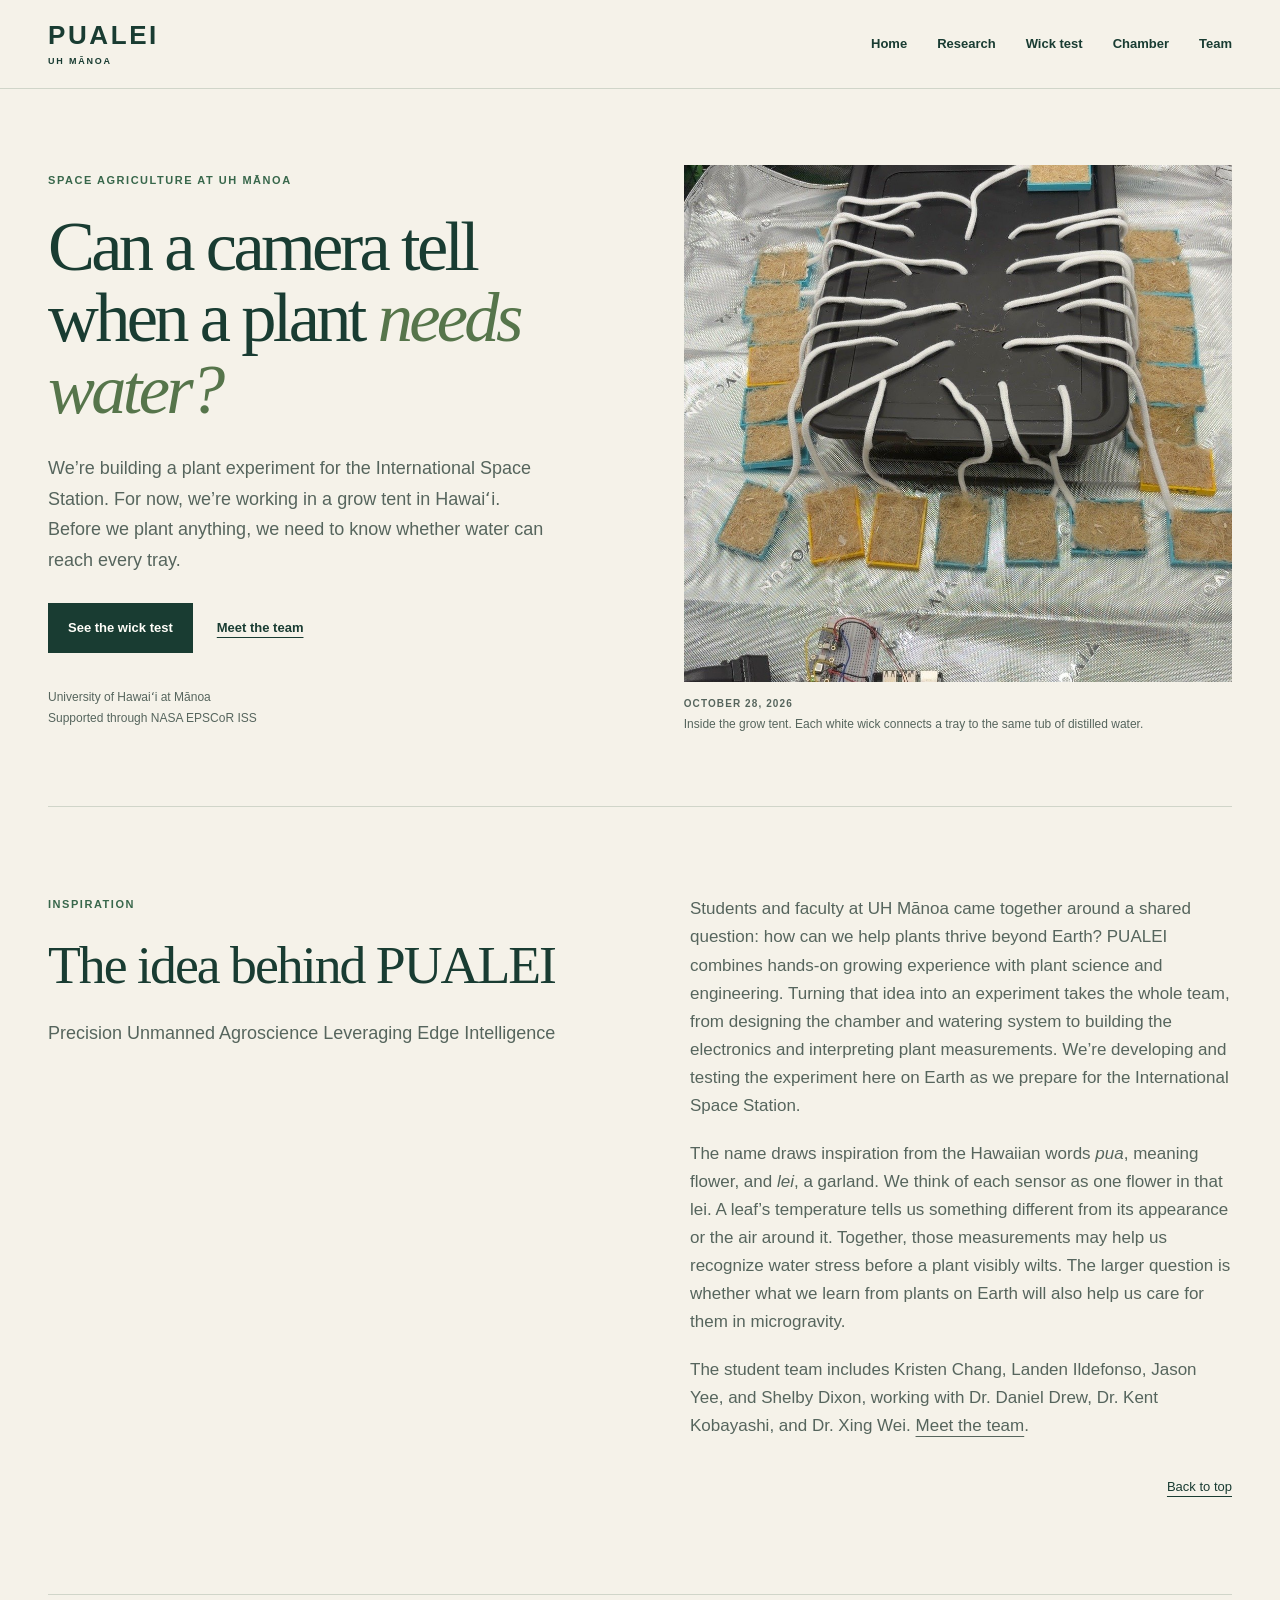
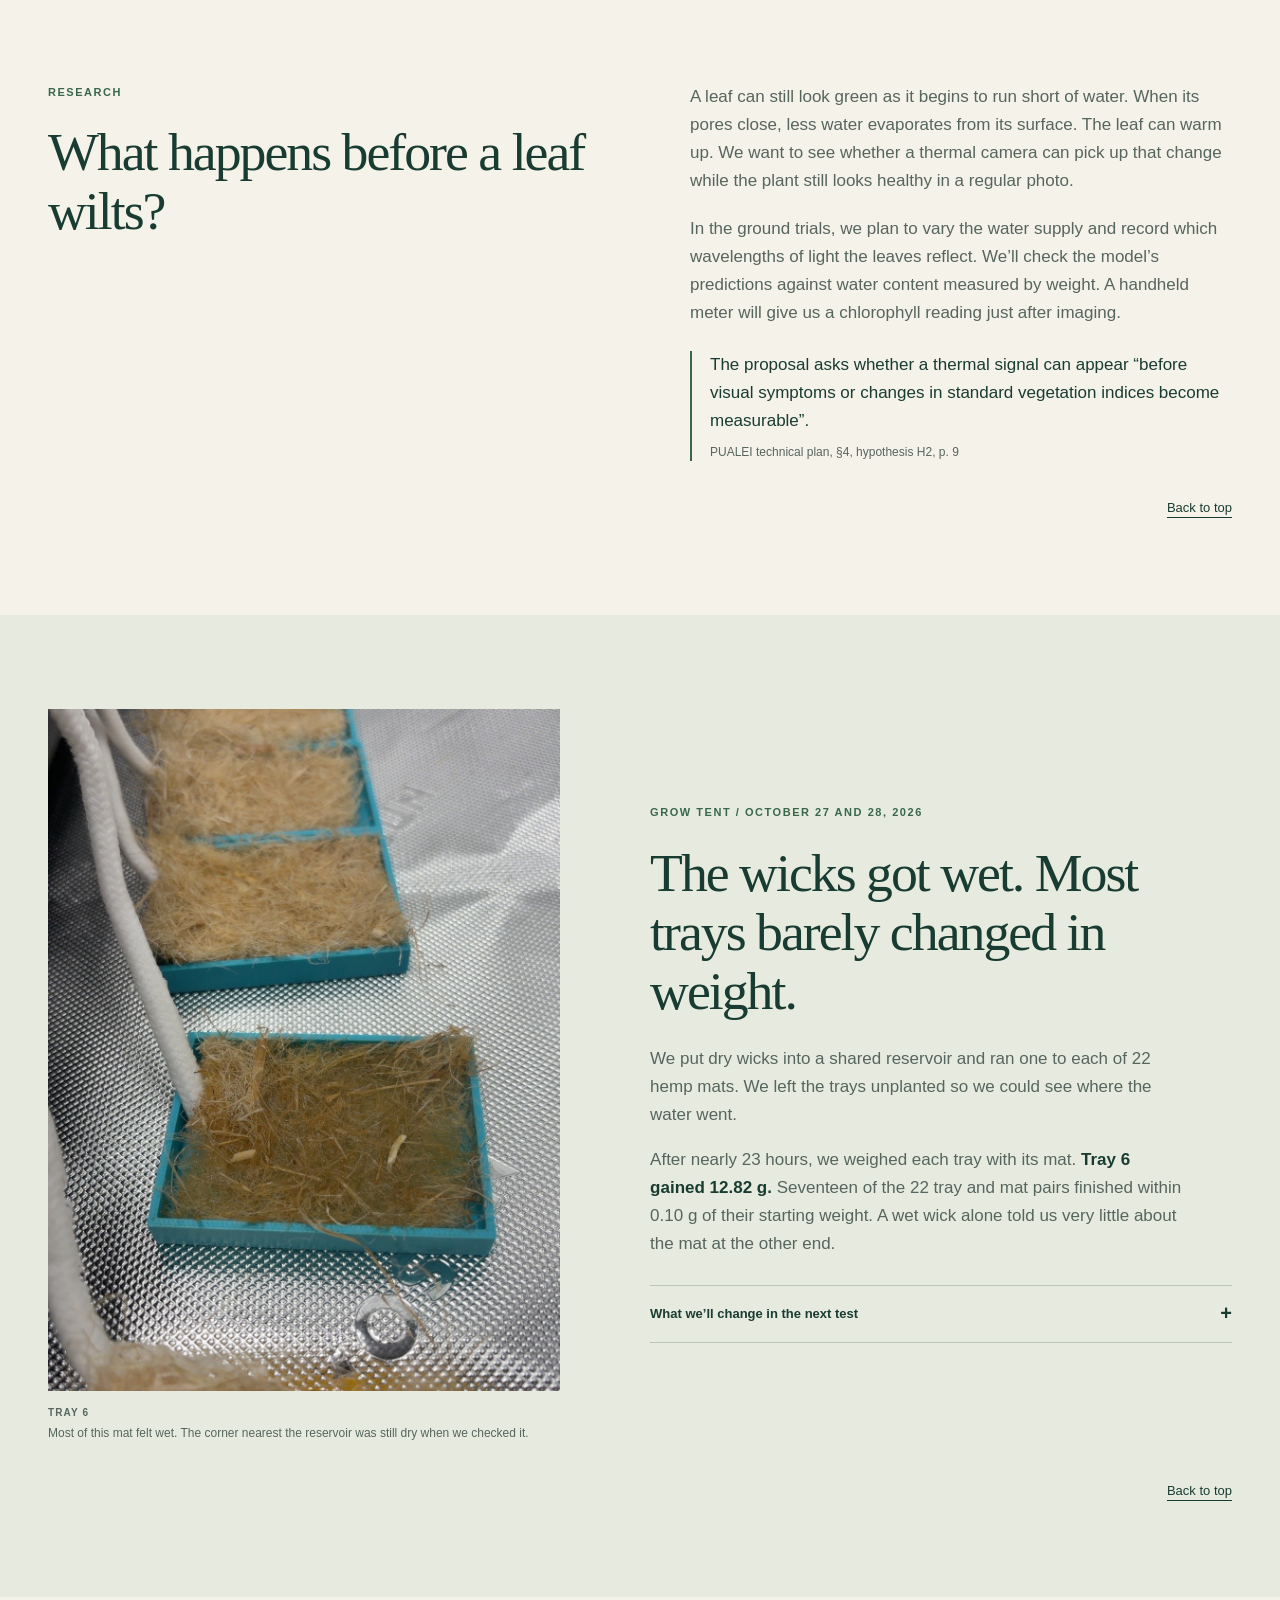
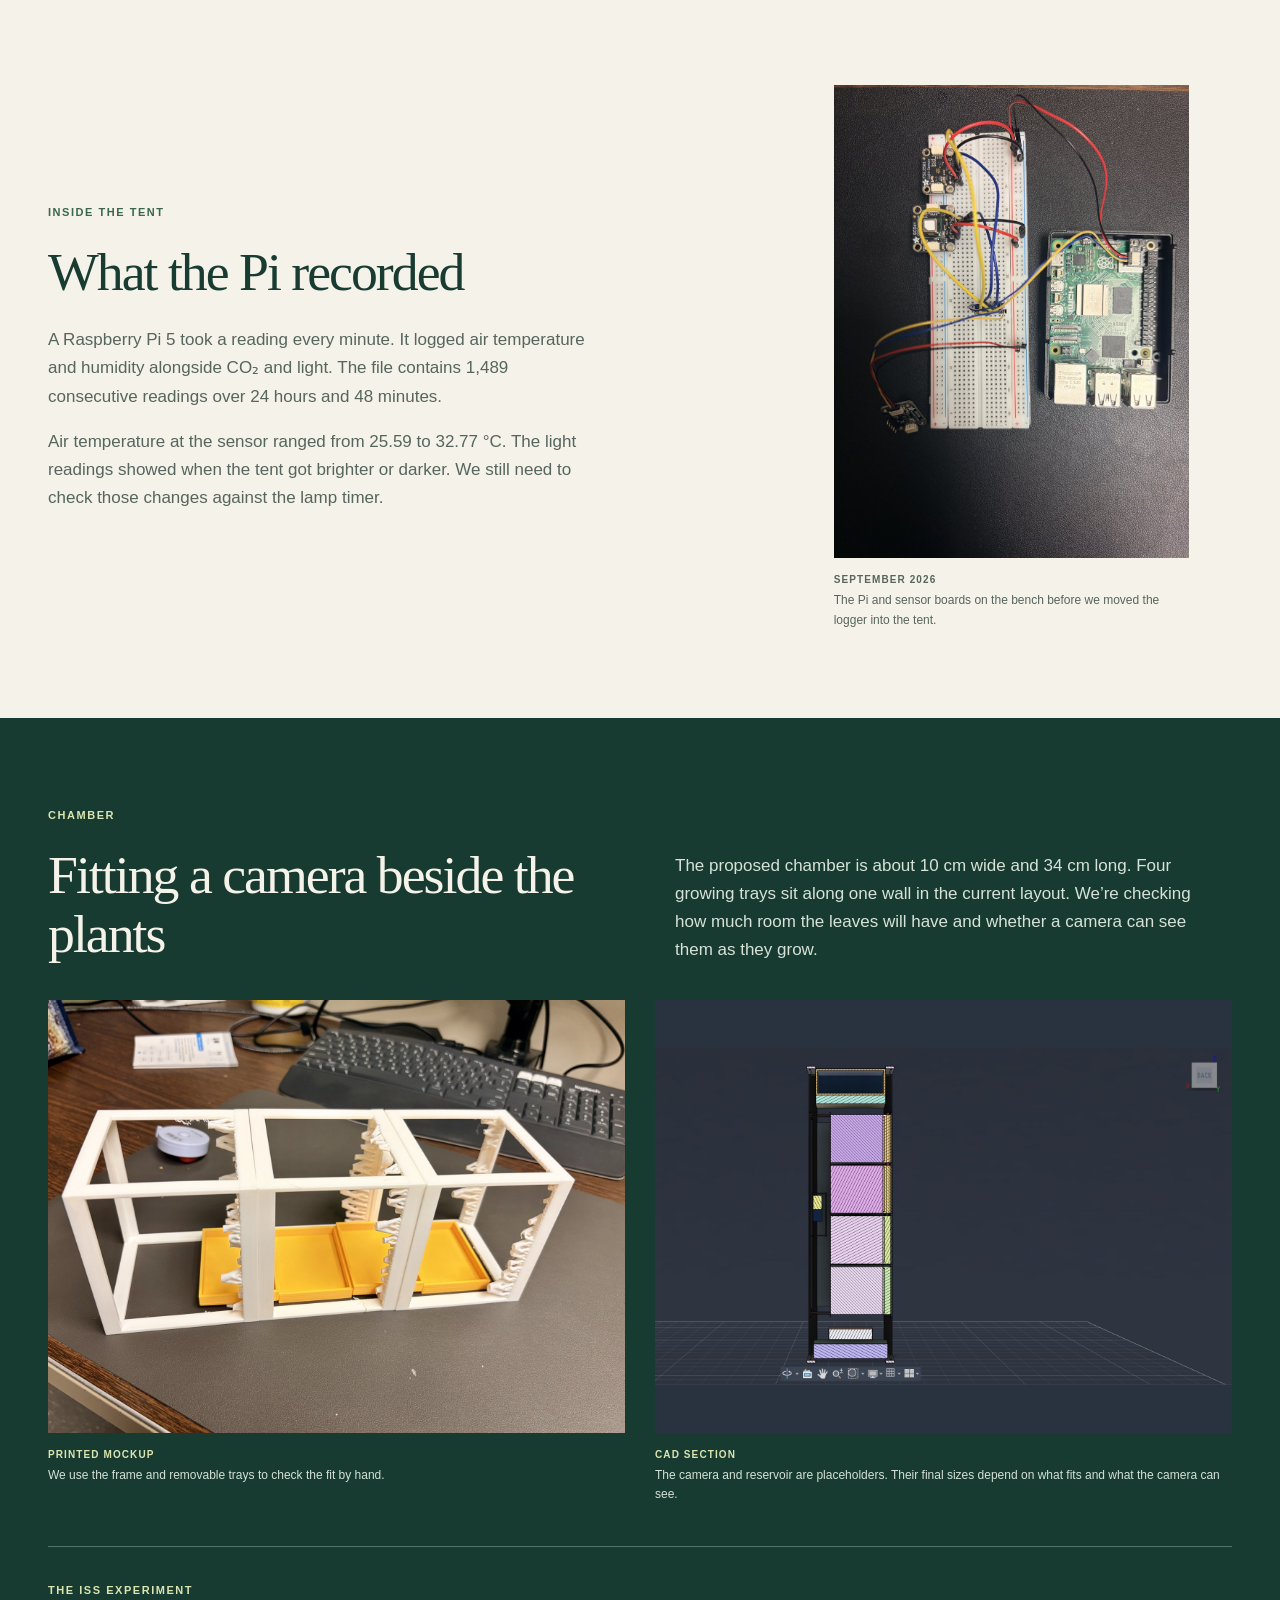
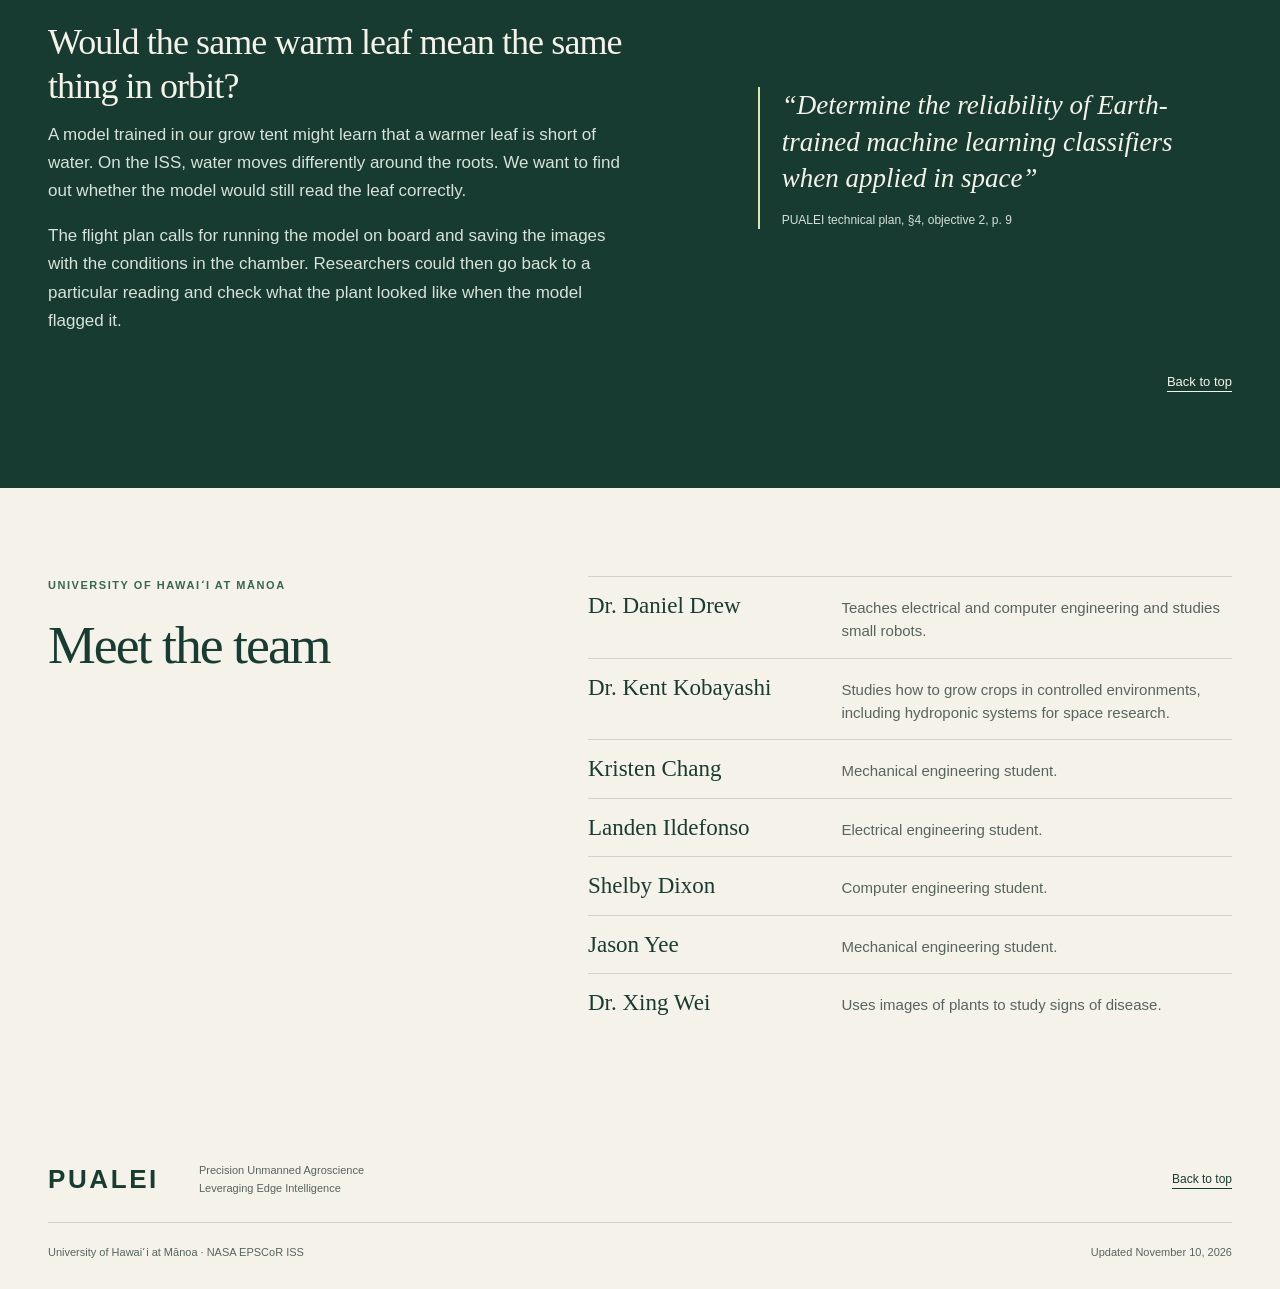
==== commit c8534906: "Add project inspiration and team story" ====
--- a/pualei/index.html
+++ b/pualei/index.html
@@ -40,6 +40,19 @@
         <a href="assets/wick-trial.jpg" aria-label="Open the full wick test photo"><img src="assets/wick-trial.jpg" alt="Hemp mats in blue trays surround a black reservoir. White wicks lead from the lid to the mats." width="1080" height="1440" fetchpriority="high"></a>
         <figcaption><span class="fig-id">October 28, 2026</span>Inside the grow tent. Each white wick connects a tray to the same tub of distilled water.</figcaption>
       </figure>
+    </section>
+    <section class="section wrap research" id="inspiration" aria-labelledby="inspiration-title">
+      <div>
+        <p class="eyebrow">Inspiration</p>
+        <h2 id="inspiration-title">The idea behind PUALEI</h2>
+        <p class="section-lede">Precision Unmanned Agroscience Leveraging Edge Intelligence</p>
+      </div>
+      <div class="research-copy">
+        <p>Students and faculty at UH Mānoa came together around a shared question: how can we help plants thrive beyond Earth? PUALEI combines hands-on growing experience with plant science and engineering. Turning that idea into an experiment takes the whole team, from designing the chamber and watering system to building the electronics and interpreting plant measurements. We’re developing and testing the experiment here on Earth as we prepare for the International Space Station.</p>
+        <p>The name draws inspiration from the Hawaiian words <em>pua</em>, meaning flower, and <em>lei</em>, a garland. We think of each sensor as one flower in that lei. A leaf’s temperature tells us something different from its appearance or the air around it. Together, those measurements may help us recognize water stress before a plant visibly wilts. The larger question is whether what we learn from plants on Earth will also help us care for them in microgravity.</p>
+        <p>The student team includes Kristen Chang, Landen Ildefonso, Jason Yee, and Shelby Dixon, working with Dr. Daniel Drew, Dr. Kent Kobayashi, and Dr. Xing Wei. <a href="#team">Meet the team</a>.</p>
+      </div>
+      <p class="section-return"><a href="#top">Back to top</a></p>
     </section>
     <section class="section wrap research" id="research" aria-labelledby="research-title">
       <div><p class="eyebrow">Research</p><h2 id="research-title">What happens before a leaf wilts?</h2></div>
